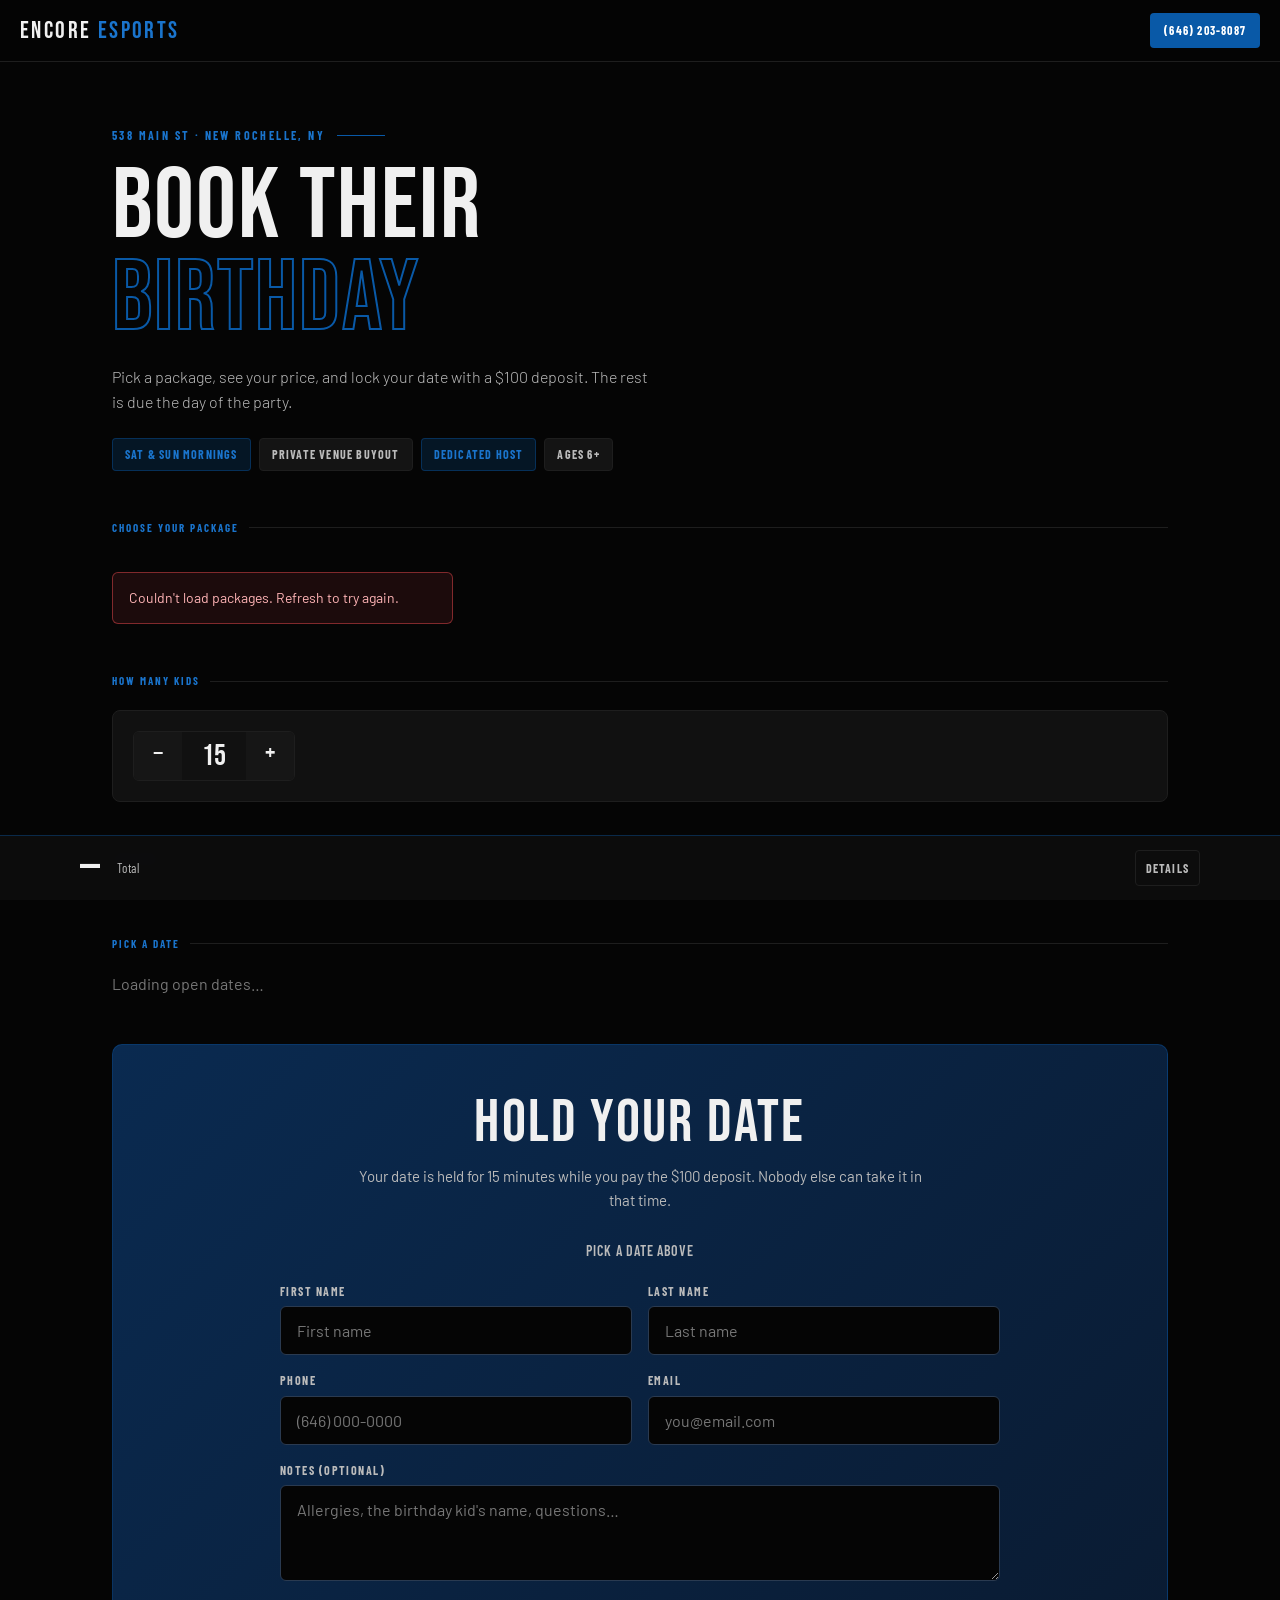
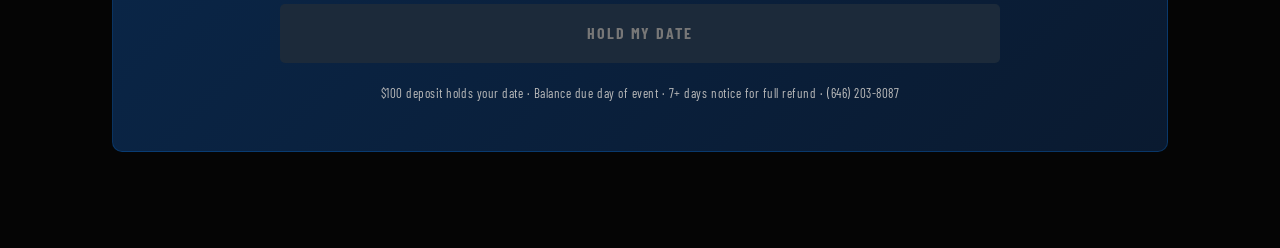
==== frontend/index.html @ 28c32d75 "Booking page: typeable kids and pack quantities The kids count and the Pizza and Drinks pack quantit" ====
<!doctype html>
<html lang="en">
<head>
  <meta charset="utf-8">
  <meta name="viewport" content="width=device-width, initial-scale=1, viewport-fit=cover">
  <meta name="theme-color" content="#050505">
  <title>Book a Party · Encore Esports</title>
  <link rel="preconnect" href="https://fonts.googleapis.com">
  <link rel="preconnect" href="https://fonts.gstatic.com" crossorigin>
  <link href="https://fonts.googleapis.com/css2?family=Bebas+Neue&family=Barlow+Condensed:wght@400;600;700;800&family=Barlow:wght@300;400;500&display=swap" rel="stylesheet">
  <link rel="icon" href="data:image/svg+xml,%3Csvg xmlns='http://www.w3.org/2000/svg' viewBox='0 0 32 32'%3E%3Crect width='32' height='32' rx='6' fill='%23050505'/%3E%3Ctext x='16' y='24' font-size='22' text-anchor='middle' fill='%231a74cc' font-family='Arial' font-weight='bold'%3EE%3C/text%3E%3C/svg%3E">
  <link rel="stylesheet" href="css/encore.css">
</head>
<body class="has-quote-bar">
  <nav class="nav">
    <a class="nav-logo" href="https://encoregaming.us">ENCORE <span>ESPORTS</span></a>
    <a class="nav-cta" href="tel:+16462038087">(646) 203-8087</a>
  </nav>

  <main class="wrap">
    <header class="hero">
      <p class="hero-eyebrow">538 Main St · New Rochelle, NY</p>
      <h1 class="hero-title"><span class="line1">Book their</span><span class="line2">birthday</span></h1>
      <p class="hero-sub">Pick a package, see your price, and lock your date with a $100 deposit. The rest is due the day of the party.</p>
      <div class="badges">
        <span class="badge badge-blue">Sat &amp; Sun mornings</span>
        <span class="badge badge-white">Private venue buyout</span>
        <span class="badge badge-blue">Dedicated host</span>
        <span class="badge badge-white">Ages 6+</span>
      </div>
    </header>

    <div id="builder">
    <section aria-labelledby="pkg-label">
      <div class="section-label" id="pkg-label">Choose your package</div>
      <div class="pkg-grid" id="packages" role="radiogroup" aria-labelledby="pkg-label"></div>
    </section>

    <section aria-labelledby="kids-label">
      <div class="section-label" id="kids-label">How many kids</div>
      <div class="kids-row">
        <div class="stepper" role="group" aria-label="Number of kids">
          <button type="button" id="kids-minus" aria-label="One fewer kid">−</button>
          <input id="kids-count" type="text" inputmode="numeric" pattern="[0-9]*" enterkeyhint="done" autocomplete="off" maxlength="2" aria-label="Number of kids" value="15">
          <button type="button" id="kids-plus" aria-label="One more kid">+</button>
        </div>
        <p class="kids-note" id="kids-note"></p>
      </div>
    </section>

    <section aria-labelledby="addons-label">
      <div class="section-label" id="addons-label">Add-ons</div>
      <div class="addon-grid" id="addons"></div>
    </section>

    <section aria-labelledby="date-label">
      <div class="section-label" id="date-label">Pick a date</div>
      <div id="slot-notice" class="slot-notice" aria-live="polite"></div>
      <div id="slots" class="weekends"><p class="muted">Loading open dates…</p></div>
    </section>
    </div>

    <section class="book-panel" id="details-panel" aria-labelledby="book-title">
      <h2 class="book-title" id="book-title">Hold your date</h2>
      <p class="book-sub">Your date is held for 15 minutes while you pay the $100 deposit. Nobody else can take it in that time.</p>
      <p class="summary-line" id="summary-line">Pick a date above</p>
      <form id="hold-form" class="form-grid" novalidate>
        <div class="field"><label for="first_name">First name</label><input id="first_name" name="first_name" autocomplete="given-name" placeholder="First name" required maxlength="60"></div>
        <div class="field"><label for="last_name">Last name</label><input id="last_name" name="last_name" autocomplete="family-name" placeholder="Last name" required maxlength="60"></div>
        <div class="field"><label for="phone">Phone</label><input id="phone" name="phone" type="tel" inputmode="tel" autocomplete="tel" placeholder="(646) 000-0000" required></div>
        <div class="field"><label for="email">Email</label><input id="email" name="email" type="email" inputmode="email" autocomplete="email" placeholder="you@email.com" required></div>
        <div class="field full"><label for="notes">Notes (optional)</label><textarea id="notes" name="notes" maxlength="1000" placeholder="Allergies, the birthday kid's name, questions…"></textarea></div>
        <div class="field full">
          <button class="btn btn-primary btn-block" id="hold-button" type="submit" disabled>Hold my date</button>
          <div id="form-error" role="alert"></div>
        </div>
      </form>
      <p class="fine">$100 deposit holds your date · Balance due day of event · 7+ days notice for full refund · (646) 203-8087</p>
    </section>

    <section class="book-panel hold-panel" id="hold-panel" hidden aria-live="polite">
      <p class="hold-caption">Your date is held for</p>
      <p class="countdown" id="countdown">15:00</p>
      <p class="summary-line" id="hold-summary"></p>
      <a class="btn btn-primary btn-block" id="pay-button" href="#">Pay $100 deposit</a>
      <p class="fine">Secure checkout by Square. You'll come right back here for your confirmation.</p>
      <p class="fine">Changed your mind? Do nothing: the hold releases itself when the timer runs out.</p>
    </section>
  </main>

  <div class="quote-bar" id="quote-bar">
    <div class="quote-inner">
      <div class="quote-main">
        <div class="quote-total" id="quote-total">—</div>
        <div class="quote-split" id="quote-split">Total</div>
        <button class="quote-toggle" id="quote-toggle" type="button" aria-expanded="false" aria-controls="quote-lines">Details</button>
      </div>
      <ul class="quote-lines" id="quote-lines" hidden></ul>
    </div>
  </div>

  <script src="js/config.js"></script>
  <script src="js/api.js"></script>
  <script src="js/book.js"></script>
</body>
</html>
---- frontend/css/encore.css ----
/* Tokens extracted from encoregaming.us (inline stylesheet), 2026-09-30. */
:root {
  --blue: #0959a7;
  --blue-light: #1a74cc;
  --blue-dim: #0a2a50;
  --blue-glow: rgba(9, 89, 167, 0.35);
  --black: #050505;
  --dark: #0d0d0d;
  --card: #111111;
  --card2: #161616;
  --border: #1e1e1e;
  --border-blue: rgba(9, 89, 167, 0.4);
  --white: #f0f0f0;
  --gray: #777777;
  --gray-light: #bbbbbb;
  --danger: #e5484d;
  --ok: #3fb950;
  --warn: #f59e0b;
  --display: 'Bebas Neue', 'Oswald', 'Arial Narrow', sans-serif;
  --condensed: 'Barlow Condensed', 'Arial Narrow', sans-serif;
  --body: 'Barlow', system-ui, -apple-system, 'Segoe UI', sans-serif;
  color-scheme: dark;
}

* { box-sizing: border-box; margin: 0; padding: 0; }
html { -webkit-text-size-adjust: 100%; }
body {
  background: var(--black);
  color: var(--white);
  font-family: var(--body);
  font-size: 16px;
  line-height: 1.55;
  overflow-x: hidden;
  min-height: 100vh;
}
body.has-quote-bar { padding-bottom: calc(96px + env(safe-area-inset-bottom, 0px)); }
[hidden] { display: none !important; }
a { color: var(--blue-light); }
button { font: inherit; color: inherit; cursor: pointer; }
button:disabled { cursor: not-allowed; }
:focus-visible { outline: 2px solid var(--blue-light); outline-offset: 2px; }

/* Nav */
.nav {
  position: sticky;
  top: 0;
  z-index: 20;
  display: flex;
  align-items: center;
  gap: 1rem;
  padding: calc(0.75rem + env(safe-area-inset-top, 0px)) 1.25rem 0.75rem;
  background: rgba(5, 5, 5, 0.96);
  border-bottom: 1px solid var(--border);
  backdrop-filter: blur(8px);
}
.nav-logo {
  font-family: var(--display);
  font-size: 24px;
  letter-spacing: 0.1em;
  color: var(--white);
  text-decoration: none;
  white-space: nowrap;
}
.nav-logo span { color: var(--blue-light); }
.nav-cta {
  margin-left: auto;
  font-family: var(--condensed);
  font-size: 12px;
  font-weight: 700;
  letter-spacing: 0.1em;
  text-transform: uppercase;
  background: var(--blue);
  color: #fff;
  padding: 8px 14px;
  border-radius: 4px;
  text-decoration: none;
  white-space: nowrap;
}
.nav-cta:hover { background: var(--blue-light); }

/* Layout */
.wrap { max-width: 1120px; margin: 0 auto; padding: 0 1.25rem; }
section { margin-top: 3rem; }
.section-label {
  font-family: var(--condensed);
  font-size: 11px;
  font-weight: 700;
  letter-spacing: 0.18em;
  text-transform: uppercase;
  color: var(--blue-light);
  display: flex;
  align-items: center;
  gap: 10px;
  margin-bottom: 1.25rem;
}
.section-label::after { content: ''; flex: 1; height: 1px; background: var(--border); }
.muted { color: var(--gray); }
.small { font-size: 13px; }

/* Hero */
.hero { padding-top: 2.5rem; }
.hero-eyebrow {
  font-family: var(--condensed);
  font-size: 12px;
  font-weight: 700;
  letter-spacing: 0.2em;
  text-transform: uppercase;
  color: var(--blue-light);
  display: flex;
  align-items: center;
  gap: 12px;
  margin-bottom: 1rem;
}
.hero-eyebrow::after { content: ''; width: 48px; height: 1px; background: var(--blue); }
.hero-title {
  font-family: var(--display);
  font-weight: 400;
  font-size: clamp(56px, 16vw, 100px);
  line-height: 0.92;
  letter-spacing: 0.02em;
  text-transform: uppercase;
  margin-bottom: 1.25rem;
}
.hero-title .line1 { color: var(--white); display: block; }
.hero-title .line2 { color: transparent; -webkit-text-stroke: 2px var(--blue); display: block; }
.hero-sub { font-size: 16px; font-weight: 300; color: var(--gray-light); max-width: 34rem; }
.badges { display: flex; flex-wrap: wrap; gap: 8px; margin-top: 1.5rem; }
.badge {
  font-family: var(--condensed);
  font-size: 12px;
  font-weight: 700;
  letter-spacing: 0.1em;
  text-transform: uppercase;
  padding: 6px 12px;
  border-radius: 4px;
}
.badge-blue { background: rgba(9, 89, 167, 0.2); color: var(--blue-light); border: 1px solid var(--border-blue); }
.badge-white { background: rgba(255, 255, 255, 0.06); color: var(--gray-light); border: 1px solid var(--border); }

/* Packages */
.pkg-grid { display: grid; grid-template-columns: 1fr; gap: 1rem; }
.pkg-card {
  position: relative;
  display: block;
  text-align: left;
  width: 100%;
  background: var(--card);
  border: 1px solid var(--border);
  border-radius: 8px;
  padding: 1.5rem 1.25rem 1.25rem;
  transition: border-color 0.2s, box-shadow 0.2s;
}
.pkg-card:hover { border-color: var(--border-blue); }
.pkg-card[aria-checked="true"] { border-color: var(--blue); box-shadow: 0 0 0 1px var(--blue), 0 0 32px var(--blue-glow); }
.pkg-card .popular {
  position: absolute;
  top: -10px;
  left: 1.25rem;
  font-family: var(--condensed);
  font-size: 11px;
  font-weight: 800;
  letter-spacing: 0.12em;
  text-transform: uppercase;
  background: var(--blue);
  color: #fff;
  padding: 3px 10px;
  border-radius: 3px;
}
.pkg-name { font-family: var(--display); font-size: 32px; letter-spacing: 0.06em; line-height: 1; }
.pkg-meta {
  font-family: var(--condensed);
  font-size: 13px;
  font-weight: 600;
  letter-spacing: 0.08em;
  text-transform: uppercase;
  color: var(--gray-light);
  margin-top: 4px;
}
.pkg-price-row { display: flex; align-items: baseline; gap: 4px; margin: 0.75rem 0 0.25rem; }
.pkg-price-row .cur { font-family: var(--display); font-size: 22px; color: var(--gray-light); }
.pkg-price { font-family: var(--display); font-size: 52px; letter-spacing: 0.02em; line-height: 1; }
.pkg-extra { font-family: var(--condensed); font-size: 13px; color: var(--gray); letter-spacing: 0.04em; }
.pkg-extra b { color: var(--blue-light); font-weight: 600; }
.pkg-features { list-style: none; margin-top: 1rem; padding-top: 1rem; border-top: 1px solid var(--border); display: grid; gap: 6px; }
.pkg-features li { display: flex; gap: 10px; font-size: 14px; color: var(--gray-light); }
.pkg-features li::before {
  content: '✓';
  flex: none;
  width: 18px;
  height: 18px;
  border-radius: 50%;
  border: 1px solid var(--border-blue);
  color: var(--blue-light);
  font-size: 10px;
  display: grid;
  place-items: center;
  margin-top: 2px;
}
.pkg-select {
  display: block;
  margin-top: 1.25rem;
  text-align: center;
  font-family: var(--condensed);
  font-size: 14px;
  font-weight: 700;
  letter-spacing: 0.12em;
  text-transform: uppercase;
  padding: 12px;
  border-radius: 5px;
  border: 1px solid var(--border);
  color: var(--gray-light);
}
.pkg-card[aria-checked="true"] .pkg-select { background: var(--blue); border-color: var(--blue); color: #fff; }

/* Kids stepper */
.kids-row {
  display: flex;
  flex-wrap: wrap;
  align-items: center;
  gap: 1rem 1.5rem;
  background: var(--card);
  border: 1px solid var(--border);
  border-radius: 8px;
  padding: 1.25rem;
}
.stepper { display: inline-flex; align-items: center; border: 1px solid var(--border); border-radius: 6px; overflow: hidden; }
.stepper button {
  width: 48px;
  height: 48px;
  background: var(--card2);
  border: 0;
  font-family: var(--display);
  font-size: 26px;
  color: var(--white);
}
.stepper button:hover:not(:disabled) { background: var(--blue-dim); }
.stepper button:disabled { color: var(--gray); }
.stepper output, .stepper input {
  width: 64px;
  text-align: center;
  font-family: var(--display);
  font-size: 30px;
  background: transparent;
  border: 0;
  color: var(--white);
}
.stepper.small button { width: 36px; height: 36px; font-size: 20px; }
.stepper.small output, .stepper.small input { width: 40px; font-size: 22px; }
.stepper input { padding: 0; line-height: 48px; border-radius: 0; -webkit-appearance: none; appearance: none; }
.stepper input:focus { outline: none; background: var(--blue-dim); }
.stepper.small input { line-height: 36px; }
.kids-note { font-size: 14px; color: var(--gray-light); }
.kids-note b { color: var(--blue-light); font-weight: 500; }

/* Add-ons */
.addon-grid { display: grid; grid-template-columns: 1fr; gap: 0.75rem; }
.addon {
  display: flex;
  align-items: center;
  gap: 1rem;
  background: var(--card);
  border: 1px solid var(--border);
  border-radius: 8px;
  padding: 1rem;
  text-align: left;
  width: 100%;
  transition: border-color 0.2s;
}
.addon.on { border-color: var(--blue); background: linear-gradient(135deg, rgba(10, 42, 80, 0.45), var(--card)); }
.addon.disabled { opacity: 0.45; }
.addon-icon {
  flex: none;
  width: 44px;
  height: 44px;
  border-radius: 8px;
  display: grid;
  place-items: center;
  font-size: 22px;
  background: var(--dark);
  border: 1px solid var(--border-blue);
}
.addon-body { flex: 1; min-width: 0; }
.addon-name { font-family: var(--condensed); font-size: 18px; font-weight: 700; letter-spacing: 0.02em; line-height: 1.2; }
.addon-desc { font-size: 13px; color: var(--gray); margin-top: 2px; }
.addon-side { flex: none; display: flex; flex-direction: column; align-items: flex-end; gap: 6px; }
.addon-price { font-family: var(--display); font-size: 22px; color: var(--blue-light); letter-spacing: 0.04em; line-height: 1; }
.addon-included {
  font-family: var(--condensed);
  font-size: 12px;
  font-weight: 700;
  letter-spacing: 0.12em;
  text-transform: uppercase;
  color: var(--ok);
}
.toggle {
  width: 44px;
  height: 26px;
  border-radius: 13px;
  background: var(--card2);
  border: 1px solid var(--border);
  position: relative;
  flex: none;
}
.toggle::after {
  content: '';
  position: absolute;
  top: 3px;
  left: 3px;
  width: 18px;
  height: 18px;
  border-radius: 50%;
  background: var(--gray);
  transition: transform 0.15s, background 0.15s;
}
.addon.on .toggle { background: var(--blue); border-color: var(--blue); }
.addon.on .toggle::after { transform: translateX(18px); background: #fff; }

/* Slots */
.weekend { display: grid; grid-template-columns: 1fr 1fr; gap: 0.75rem; margin-bottom: 0.75rem; }
.slot {
  background: var(--card);
  border: 1px solid var(--border);
  border-radius: 8px;
  padding: 0.9rem 1rem;
  text-align: left;
  min-height: 86px;
  transition: border-color 0.2s;
}
.slot .day { font-family: var(--display); font-size: 24px; letter-spacing: 0.04em; line-height: 1; }
.slot .time { font-size: 13px; color: var(--gray-light); margin-top: 2px; }
.slot .state {
  display: inline-block;
  margin-top: 8px;
  font-family: var(--condensed);
  font-size: 11px;
  font-weight: 700;
  letter-spacing: 0.14em;
  text-transform: uppercase;
}
.slot.open .state { color: var(--ok); }
.slot.open:hover { border-color: var(--border-blue); }
.slot.held .state, .slot.booked .state { color: var(--warn); }
.slot.blocked .state, .slot.past .state { color: var(--gray); }
.slot.held, .slot.booked, .slot.blocked, .slot.past { background: var(--dark); }
.slot.held .day, .slot.booked .day, .slot.blocked .day, .slot.past .day { color: var(--gray); }
.slot.selected { border-color: var(--blue); box-shadow: 0 0 0 1px var(--blue), 0 0 24px var(--blue-glow); }
.slot.selected .state { color: var(--blue-light); }
.slot-placeholder { visibility: hidden; }

/* Notices */
.notice {
  margin-top: 1rem;
  padding: 0.9rem 1rem;
  border-radius: 6px;
  border: 1px solid var(--border-blue);
  background: rgba(9, 89, 167, 0.12);
  color: var(--gray-light);
  font-size: 14px;
}
.notice.error { border-color: rgba(229, 72, 77, 0.5); background: rgba(229, 72, 77, 0.1); color: #ffb4b6; }
.slot-notice .notice { margin: 0 0 1rem; }
.notice .alts { display: flex; flex-wrap: wrap; gap: 8px; margin-top: 0.75rem; }
.chip {
  font-family: var(--condensed);
  font-size: 13px;
  font-weight: 700;
  letter-spacing: 0.08em;
  text-transform: uppercase;
  padding: 8px 12px;
  border-radius: 4px;
  border: 1px solid var(--blue);
  background: transparent;
  color: var(--blue-light);
}
.chip:hover { background: var(--blue); color: #fff; }

/* Booking panel (matches the live site's form block) */
.book-panel {
  background: linear-gradient(135deg, var(--blue-dim) 0%, #0a1a30 100%);
  border: 1px solid var(--border-blue);
  border-radius: 10px;
  padding: 2rem 1.25rem;
}
.book-title {
  font-family: var(--display);
  font-weight: 400;
  font-size: clamp(40px, 10vw, 60px);
  letter-spacing: 0.04em;
  line-height: 1;
  text-align: center;
}
.book-sub { text-align: center; color: var(--gray-light); font-size: 15px; margin: 0.75rem auto 1.75rem; max-width: 36rem; }
.form-grid { display: grid; grid-template-columns: 1fr; gap: 1rem; max-width: 720px; margin: 0 auto; }
.field label {
  display: block;
  font-family: var(--condensed);
  font-size: 12px;
  font-weight: 700;
  letter-spacing: 0.12em;
  text-transform: uppercase;
  color: var(--gray-light);
  margin-bottom: 6px;
}
.field input, .field textarea {
  width: 100%;
  background: var(--black);
  border: 1px solid #2a3a50;
  border-radius: 6px;
  padding: 14px 16px;
  color: var(--white);
  font-family: var(--body);
  font-size: 16px;
}
.field input::placeholder, .field textarea::placeholder { color: var(--gray); }
.field input:focus, .field textarea:focus { outline: none; border-color: var(--blue-light); }
.field.full { grid-column: 1 / -1; }
.field textarea { min-height: 96px; resize: vertical; }
.fine {
  font-family: var(--condensed);
  font-size: 13px;
  letter-spacing: 0.04em;
  color: var(--gray-light);
  text-align: center;
  margin-top: 1.25rem;
}
.summary-line {
  max-width: 720px;
  margin: 0 auto 1.25rem;
  font-family: var(--condensed);
  font-size: 14px;
  font-weight: 600;
  letter-spacing: 0.06em;
  text-transform: uppercase;
  color: var(--gray-light);
  text-align: center;
}
.summary-line b { color: var(--white); }

/* Buttons */
.btn {
  display: inline-block;
  font-family: var(--condensed);
  font-size: 16px;
  font-weight: 700;
  letter-spacing: 0.12em;
  text-transform: uppercase;
  padding: 16px 32px;
  border-radius: 5px;
  border: 1px solid transparent;
  text-decoration: none;
  text-align: center;
  transition: background 0.2s, border-color 0.2s;
}
.btn-primary { background: var(--blue); color: #fff; }
.btn-primary:hover:not(:disabled) { background: var(--blue-light); }
.btn-primary:disabled { background: #1c2a3a; color: var(--gray); }
.btn-ghost { background: transparent; color: var(--gray-light); border-color: var(--border); }
.btn-ghost:hover { border-color: var(--blue); color: var(--blue-light); }
.btn-danger { background: transparent; color: #ffb4b6; border-color: rgba(229, 72, 77, 0.5); }
.btn-block { display: block; width: 100%; }
.btn-sm { font-size: 13px; padding: 9px 14px; }

/* Hold panel */
.hold-panel { text-align: center; }
.countdown {
  font-family: var(--display);
  font-size: clamp(72px, 24vw, 120px);
  line-height: 1;
  letter-spacing: 0.04em;
  color: var(--white);
  margin: 0.5rem 0;
  font-variant-numeric: tabular-nums;
}
.countdown.low { color: var(--warn); }
.hold-caption {
  font-family: var(--condensed);
  font-size: 13px;
  font-weight: 700;
  letter-spacing: 0.18em;
  text-transform: uppercase;
  color: var(--blue-light);
}
.hold-panel .btn { margin-top: 1.5rem; }

/* Quote bar */
.quote-bar {
  position: fixed;
  left: 0;
  right: 0;
  bottom: 0;
  z-index: 30;
  background: rgba(13, 13, 13, 0.97);
  border-top: 1px solid var(--border-blue);
  padding: 0.75rem 1.25rem calc(0.75rem + env(safe-area-inset-bottom, 0px));
  backdrop-filter: blur(8px);
}
.quote-inner { max-width: 1120px; margin: 0 auto; }
.quote-main { display: flex; align-items: center; gap: 1rem; }
.quote-total { font-family: var(--display); font-size: 40px; line-height: 1; letter-spacing: 0.02em; }
.quote-total.stale { color: var(--gray); }
.quote-split { font-family: var(--condensed); font-size: 13px; letter-spacing: 0.04em; color: var(--gray-light); line-height: 1.3; }
.quote-split b { color: var(--blue-light); font-weight: 700; }
.quote-toggle {
  margin-left: auto;
  background: none;
  border: 1px solid var(--border);
  border-radius: 4px;
  padding: 8px 10px;
  font-family: var(--condensed);
  font-size: 12px;
  font-weight: 700;
  letter-spacing: 0.1em;
  text-transform: uppercase;
  color: var(--gray-light);
}
.quote-lines { list-style: none; margin-top: 0.75rem; border-top: 1px solid var(--border); padding-top: 0.5rem; max-height: 40vh; overflow-y: auto; }
.quote-lines li { display: flex; justify-content: space-between; gap: 1rem; font-size: 14px; padding: 4px 0; color: var(--gray-light); }
.quote-lines li .inc { color: var(--ok); font-family: var(--condensed); font-weight: 700; letter-spacing: 0.1em; text-transform: uppercase; font-size: 12px; }
.quote-error { color: #ffb4b6; font-size: 13px; }

/* Confirmation */
.confirm { max-width: 640px; margin: 0 auto; padding: 3rem 0 4rem; text-align: center; }
.confirm .hero-title { font-size: clamp(52px, 15vw, 88px); }
.code-box {
  display: inline-block;
  margin: 1rem 0 0.5rem;
  font-family: var(--display);
  font-size: 40px;
  letter-spacing: 0.16em;
  padding: 0.4rem 1.25rem;
  border: 1px dashed var(--blue);
  border-radius: 6px;
}
.details {
  text-align: left;
  background: var(--card);
  border: 1px solid var(--border);
  border-radius: 8px;
  padding: 1.25rem;
  margin-top: 1.5rem;
}
.details dl { display: grid; grid-template-columns: auto 1fr; gap: 0.5rem 1rem; }
.details dt {
  font-family: var(--condensed);
  font-size: 12px;
  font-weight: 700;
  letter-spacing: 0.12em;
  text-transform: uppercase;
  color: var(--gray);
  padding-top: 3px;
}
.details dd { text-align: right; }
.details .balance dd { font-family: var(--display); font-size: 28px; color: var(--blue-light); line-height: 1; }
.spinner {
  width: 44px;
  height: 44px;
  margin: 1.5rem auto;
  border-radius: 50%;
  border: 3px solid var(--border);
  border-top-color: var(--blue-light);
  animation: spin 0.9s linear infinite;
}
@keyframes spin { to { transform: rotate(360deg); } }
@media (prefers-reduced-motion: reduce) { .spinner { animation-duration: 3s; } }

/* Admin */
.tabs { display: flex; gap: 4px; overflow-x: auto; border-bottom: 1px solid var(--border); margin-top: 1.5rem; }
.tab {
  background: none;
  border: 0;
  border-bottom: 2px solid transparent;
  padding: 0.75rem 1rem;
  font-family: var(--condensed);
  font-size: 13px;
  font-weight: 700;
  letter-spacing: 0.1em;
  text-transform: uppercase;
  color: var(--gray);
  white-space: nowrap;
}
.tab[aria-selected="true"] { color: var(--white); border-bottom-color: var(--blue); }
.tab .count { color: var(--warn); margin-left: 4px; }
.cards { display: grid; gap: 0.75rem; margin-top: 1rem; }
.card { background: var(--card); border: 1px solid var(--border); border-radius: 8px; padding: 1rem 1.1rem; }
.card.flagged { border-color: rgba(245, 158, 11, 0.5); }
.card.failed { border-color: rgba(229, 72, 77, 0.5); }
.card.cancelled { opacity: 0.55; }
.card-head { display: flex; justify-content: space-between; gap: 1rem; align-items: baseline; flex-wrap: wrap; }
.card-title { font-family: var(--display); font-size: 26px; letter-spacing: 0.04em; line-height: 1.1; }
.card-meta { font-size: 14px; color: var(--gray-light); margin-top: 4px; overflow-wrap: anywhere; }
.card-meta b { color: var(--white); font-weight: 500; }
.card-actions { display: flex; flex-wrap: wrap; gap: 8px; margin-top: 0.75rem; align-items: center; }
.pill {
  font-family: var(--condensed);
  font-size: 11px;
  font-weight: 700;
  letter-spacing: 0.12em;
  text-transform: uppercase;
  padding: 3px 8px;
  border-radius: 3px;
  border: 1px solid var(--border);
  color: var(--gray-light);
}
.pill.ok { color: var(--ok); border-color: rgba(63, 185, 80, 0.4); }
.pill.warn { color: var(--warn); border-color: rgba(245, 158, 11, 0.4); }
.pill.bad { color: #ffb4b6; border-color: rgba(229, 72, 77, 0.5); }
.body-text { font-size: 13px; color: var(--gray); margin-top: 6px; white-space: pre-wrap; overflow-wrap: anywhere; }
.login { max-width: 380px; margin: 4rem auto; }

@media (min-width: 720px) {
  .wrap { padding: 0 2rem; }
  .form-grid { grid-template-columns: 1fr 1fr; }
  .addon-grid { grid-template-columns: 1fr 1fr; }
  .book-panel { padding: 3rem 2.5rem; }
  .weekends { display: grid; grid-template-columns: 1fr 1fr; column-gap: 0.75rem; }
}
@media (min-width: 900px) {
  .pkg-grid { grid-template-columns: repeat(3, 1fr); }
  .hero { padding-top: 4rem; }
}
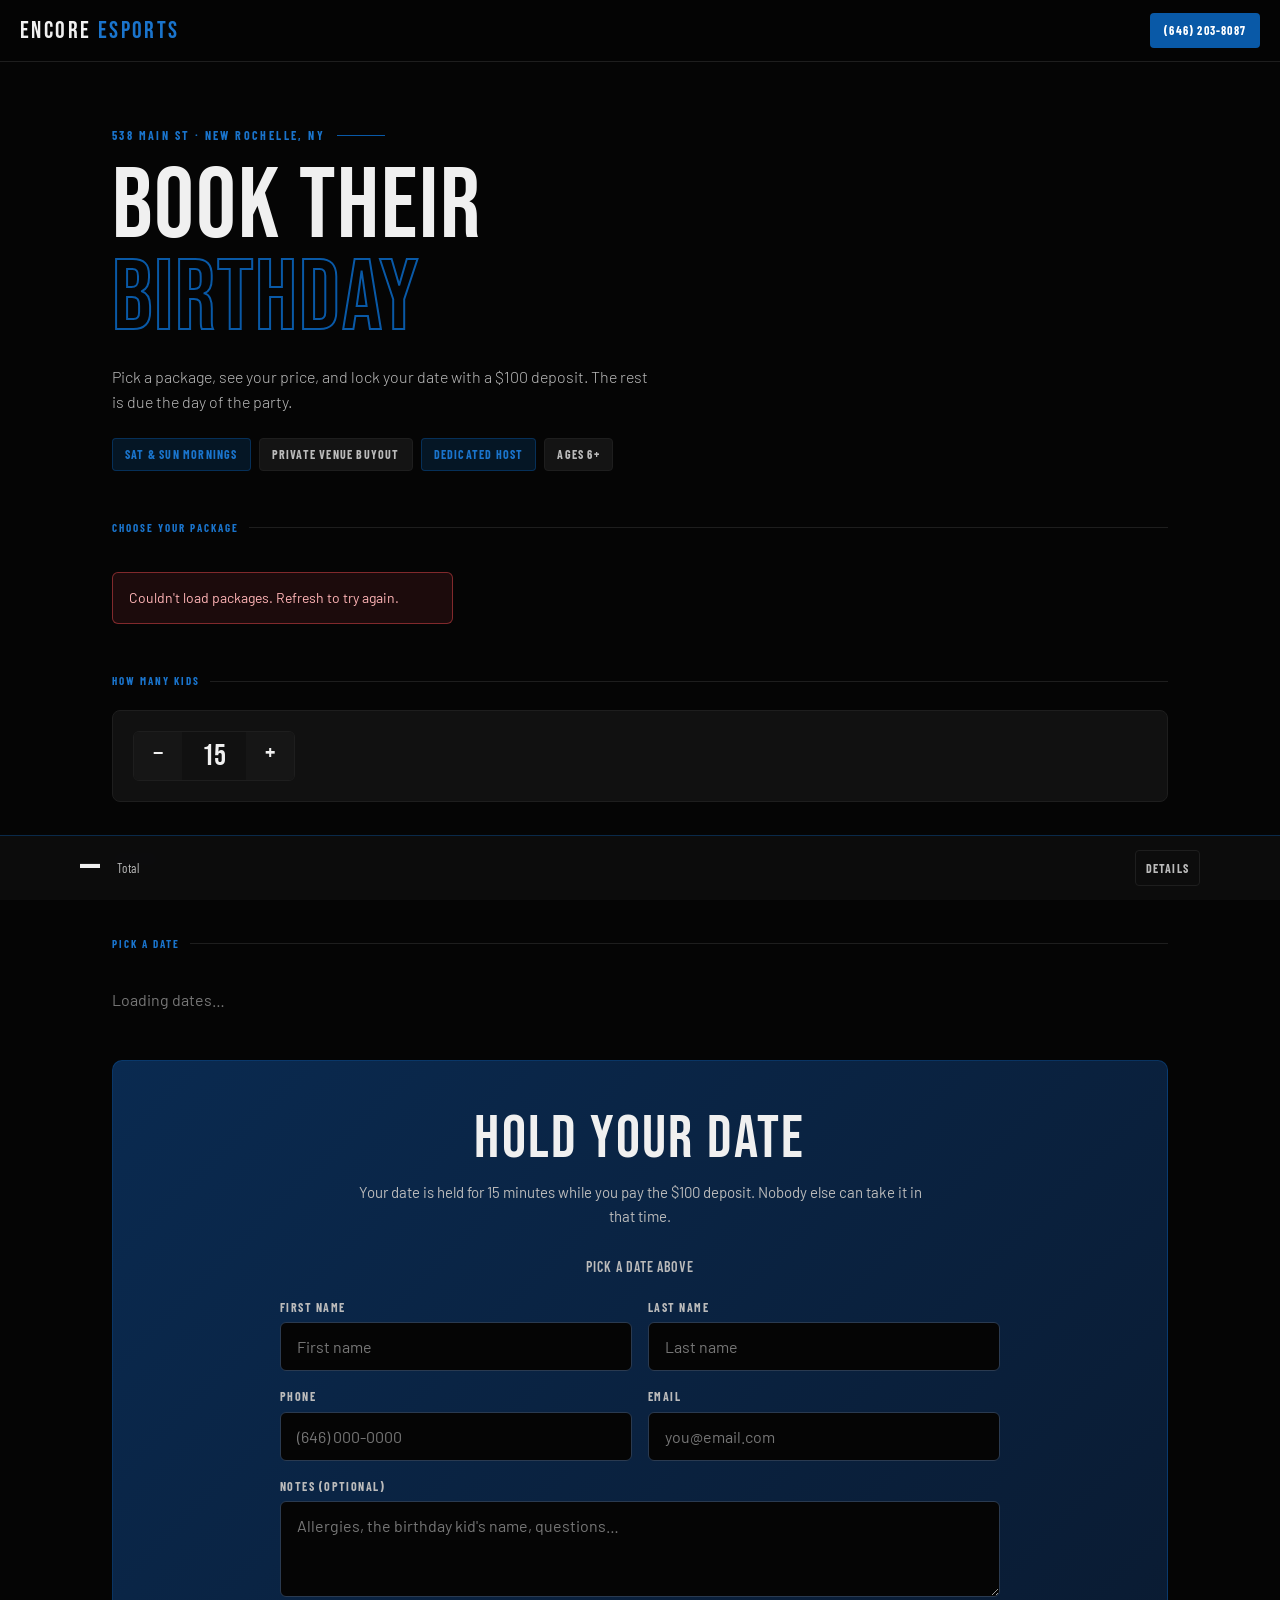
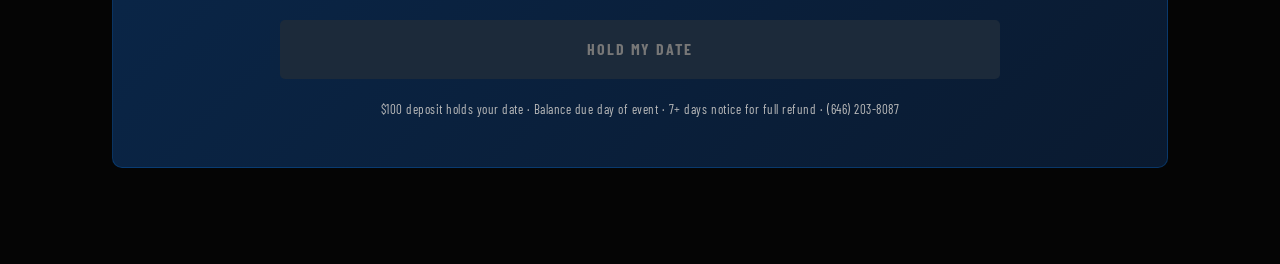
==== commit 3e2c78a8: "Frontend: month calendar with weekday request flow The date grid is now a Monday-first month calenda" ====
--- a/frontend/index.html
+++ b/frontend/index.html
@@ -55,27 +55,47 @@
 
     <section aria-labelledby="date-label">
       <div class="section-label" id="date-label">Pick a date</div>
+      <div class="cal-legend" id="cal-legend"></div>
       <div id="slot-notice" class="slot-notice" aria-live="polite"></div>
-      <div id="slots" class="weekends"><p class="muted">Loading open dates…</p></div>
+      <div id="slots"><p class="muted">Loading dates…</p></div>
     </section>
     </div>
 
     <section class="book-panel" id="details-panel" aria-labelledby="book-title">
       <h2 class="book-title" id="book-title">Hold your date</h2>
-      <p class="book-sub">Your date is held for 15 minutes while you pay the $100 deposit. Nobody else can take it in that time.</p>
+      <p class="book-sub" id="book-sub">Your date is held for 15 minutes while you pay the $100 deposit. Nobody else can take it in that time.</p>
       <p class="summary-line" id="summary-line">Pick a date above</p>
       <form id="hold-form" class="form-grid" novalidate>
         <div class="field"><label for="first_name">First name</label><input id="first_name" name="first_name" autocomplete="given-name" placeholder="First name" required maxlength="60"></div>
         <div class="field"><label for="last_name">Last name</label><input id="last_name" name="last_name" autocomplete="family-name" placeholder="Last name" required maxlength="60"></div>
         <div class="field"><label for="phone">Phone</label><input id="phone" name="phone" type="tel" inputmode="tel" autocomplete="tel" placeholder="(646) 000-0000" required></div>
         <div class="field"><label for="email">Email</label><input id="email" name="email" type="email" inputmode="email" autocomplete="email" placeholder="you@email.com" required></div>
+        <div class="field" id="time-field" hidden><label for="preferred_time">Preferred start time</label>
+          <select id="preferred_time" name="preferred_time">
+            <option value="09:00">9:00 AM</option><option value="10:00">10:00 AM</option>
+            <option value="11:00">11:00 AM</option><option value="12:00">12:00 PM</option>
+            <option value="13:00">1:00 PM</option><option value="14:00">2:00 PM</option>
+            <option value="15:00">3:00 PM</option><option value="16:00" selected>4:00 PM</option>
+            <option value="17:00">5:00 PM</option><option value="18:00">6:00 PM</option>
+            <option value="19:00">7:00 PM</option><option value="20:00">8:00 PM</option>
+          </select>
+        </div>
         <div class="field full"><label for="notes">Notes (optional)</label><textarea id="notes" name="notes" maxlength="1000" placeholder="Allergies, the birthday kid's name, questions…"></textarea></div>
         <div class="field full">
           <button class="btn btn-primary btn-block" id="hold-button" type="submit" disabled>Hold my date</button>
           <div id="form-error" role="alert"></div>
         </div>
       </form>
-      <p class="fine">$100 deposit holds your date · Balance due day of event · 7+ days notice for full refund · (646) 203-8087</p>
+      <p class="fine" id="fine-hold">$100 deposit holds your date · Balance due day of event · 7+ days notice for full refund · (646) 203-8087</p>
+      <p class="fine" id="fine-request" hidden>No payment to send a request · Nothing is booked until we confirm with you · (646) 203-8087</p>
+    </section>
+
+    <section class="book-panel hold-panel" id="request-done" hidden aria-live="polite">
+      <p class="hold-caption">Request sent</p>
+      <h2 class="book-title">We'll text you</h2>
+      <p class="summary-line" id="request-summary"></p>
+      <p class="book-sub">No payment now, and nothing is booked yet. We'll text you back to confirm the date and time. Questions: (646) 203-8087.</p>
+      <a class="btn btn-ghost" href="index.html">Back to the calendar</a>
     </section>
 
     <section class="book-panel hold-panel" id="hold-panel" hidden aria-live="polite">
--- a/frontend/css/encore.css
+++ b/frontend/css/encore.css
@@ -315,37 +315,72 @@
 .addon.on .toggle { background: var(--blue); border-color: var(--blue); }
 .addon.on .toggle::after { transform: translateX(18px); background: #fff; }
 
-/* Slots */
-.weekend { display: grid; grid-template-columns: 1fr 1fr; gap: 0.75rem; margin-bottom: 0.75rem; }
-.slot {
+/* Calendar */
+.cal-legend {
+  display: flex;
+  flex-wrap: wrap;
+  gap: 8px 16px;
+  margin-bottom: 1rem;
+  font-family: var(--condensed);
+  font-size: 12px;
+  font-weight: 600;
+  letter-spacing: 0.06em;
+  text-transform: uppercase;
+  color: var(--gray-light);
+}
+.cal-legend .dot { display: inline-block; width: 8px; height: 8px; border-radius: 50%; margin-right: 6px; }
+.cal-month { margin-bottom: 1.5rem; }
+.cal-month-label {
+  font-family: var(--condensed);
+  font-size: 12px;
+  font-weight: 700;
+  letter-spacing: 0.16em;
+  text-transform: uppercase;
+  color: var(--gray-light);
+  margin-bottom: 8px;
+}
+.cal-head, .cal-grid { display: grid; grid-template-columns: repeat(7, 1fr); gap: 6px; }
+.cal-head {
+  font-family: var(--condensed);
+  font-size: 10px;
+  font-weight: 700;
+  letter-spacing: 0.1em;
+  text-transform: uppercase;
+  color: var(--gray);
+  text-align: center;
+  margin-bottom: 6px;
+}
+.cal-grid { margin-bottom: 6px; }
+.cal-day {
+  min-height: 52px;
+  border: 1px solid var(--border);
+  border-radius: 6px;
   background: var(--card);
-  border: 1px solid var(--border);
-  border-radius: 8px;
-  padding: 0.9rem 1rem;
-  text-align: left;
-  min-height: 86px;
-  transition: border-color 0.2s;
-}
-.slot .day { font-family: var(--display); font-size: 24px; letter-spacing: 0.04em; line-height: 1; }
-.slot .time { font-size: 13px; color: var(--gray-light); margin-top: 2px; }
-.slot .state {
-  display: inline-block;
-  margin-top: 8px;
-  font-family: var(--condensed);
-  font-size: 11px;
-  font-weight: 700;
-  letter-spacing: 0.14em;
-  text-transform: uppercase;
-}
-.slot.open .state { color: var(--ok); }
-.slot.open:hover { border-color: var(--border-blue); }
-.slot.held .state, .slot.booked .state { color: var(--warn); }
-.slot.blocked .state, .slot.past .state { color: var(--gray); }
-.slot.held, .slot.booked, .slot.blocked, .slot.past { background: var(--dark); }
-.slot.held .day, .slot.booked .day, .slot.blocked .day, .slot.past .day { color: var(--gray); }
-.slot.selected { border-color: var(--blue); box-shadow: 0 0 0 1px var(--blue), 0 0 24px var(--blue-glow); }
-.slot.selected .state { color: var(--blue-light); }
-.slot-placeholder { visibility: hidden; }
+  color: var(--white);
+  font-family: var(--condensed);
+  font-size: 17px;
+  font-weight: 600;
+  display: flex;
+  flex-direction: column;
+  align-items: center;
+  justify-content: center;
+  gap: 3px;
+  padding: 6px 0;
+  transition: border-color 0.15s, background 0.15s;
+}
+.cal-day .dot { width: 6px; height: 6px; border-radius: 50%; background: var(--gray); }
+.dot.open { background: var(--ok); }
+.dot.held, .dot.booked { background: var(--warn); }
+.dot.blocked, .dot.past { background: #3a3a3a; }
+.dot.request { background: var(--blue-light); }
+.cal-day.open { border-color: var(--border-blue); }
+.cal-day.open:hover { border-color: var(--blue); }
+.cal-day.request { border-style: dashed; color: var(--gray-light); }
+.cal-day.request:hover { border-color: var(--blue); }
+.cal-day.held, .cal-day.booked, .cal-day.blocked, .cal-day.past { background: var(--dark); color: var(--gray); }
+.cal-day.selected { background: var(--blue); border-color: var(--blue); border-style: solid; color: #fff; box-shadow: 0 0 20px var(--blue-glow); }
+.cal-day.selected .dot { background: #fff; }
+.cal-pad { visibility: hidden; }
 
 /* Notices */
 .notice {
@@ -401,6 +436,19 @@
   color: var(--gray-light);
   margin-bottom: 6px;
 }
+.field select {
+  width: 100%;
+  background: var(--black);
+  border: 1px solid #2a3a50;
+  border-radius: 6px;
+  padding: 14px 16px;
+  color: var(--white);
+  font-family: var(--body);
+  font-size: 16px;
+  -webkit-appearance: none;
+  appearance: none;
+}
+.field select:focus { outline: none; border-color: var(--blue-light); }
 .field input, .field textarea {
   width: 100%;
   background: var(--black);
@@ -612,7 +660,6 @@
   .form-grid { grid-template-columns: 1fr 1fr; }
   .addon-grid { grid-template-columns: 1fr 1fr; }
   .book-panel { padding: 3rem 2.5rem; }
-  .weekends { display: grid; grid-template-columns: 1fr 1fr; column-gap: 0.75rem; }
 }
 @media (min-width: 900px) {
   .pkg-grid { grid-template-columns: repeat(3, 1fr); }
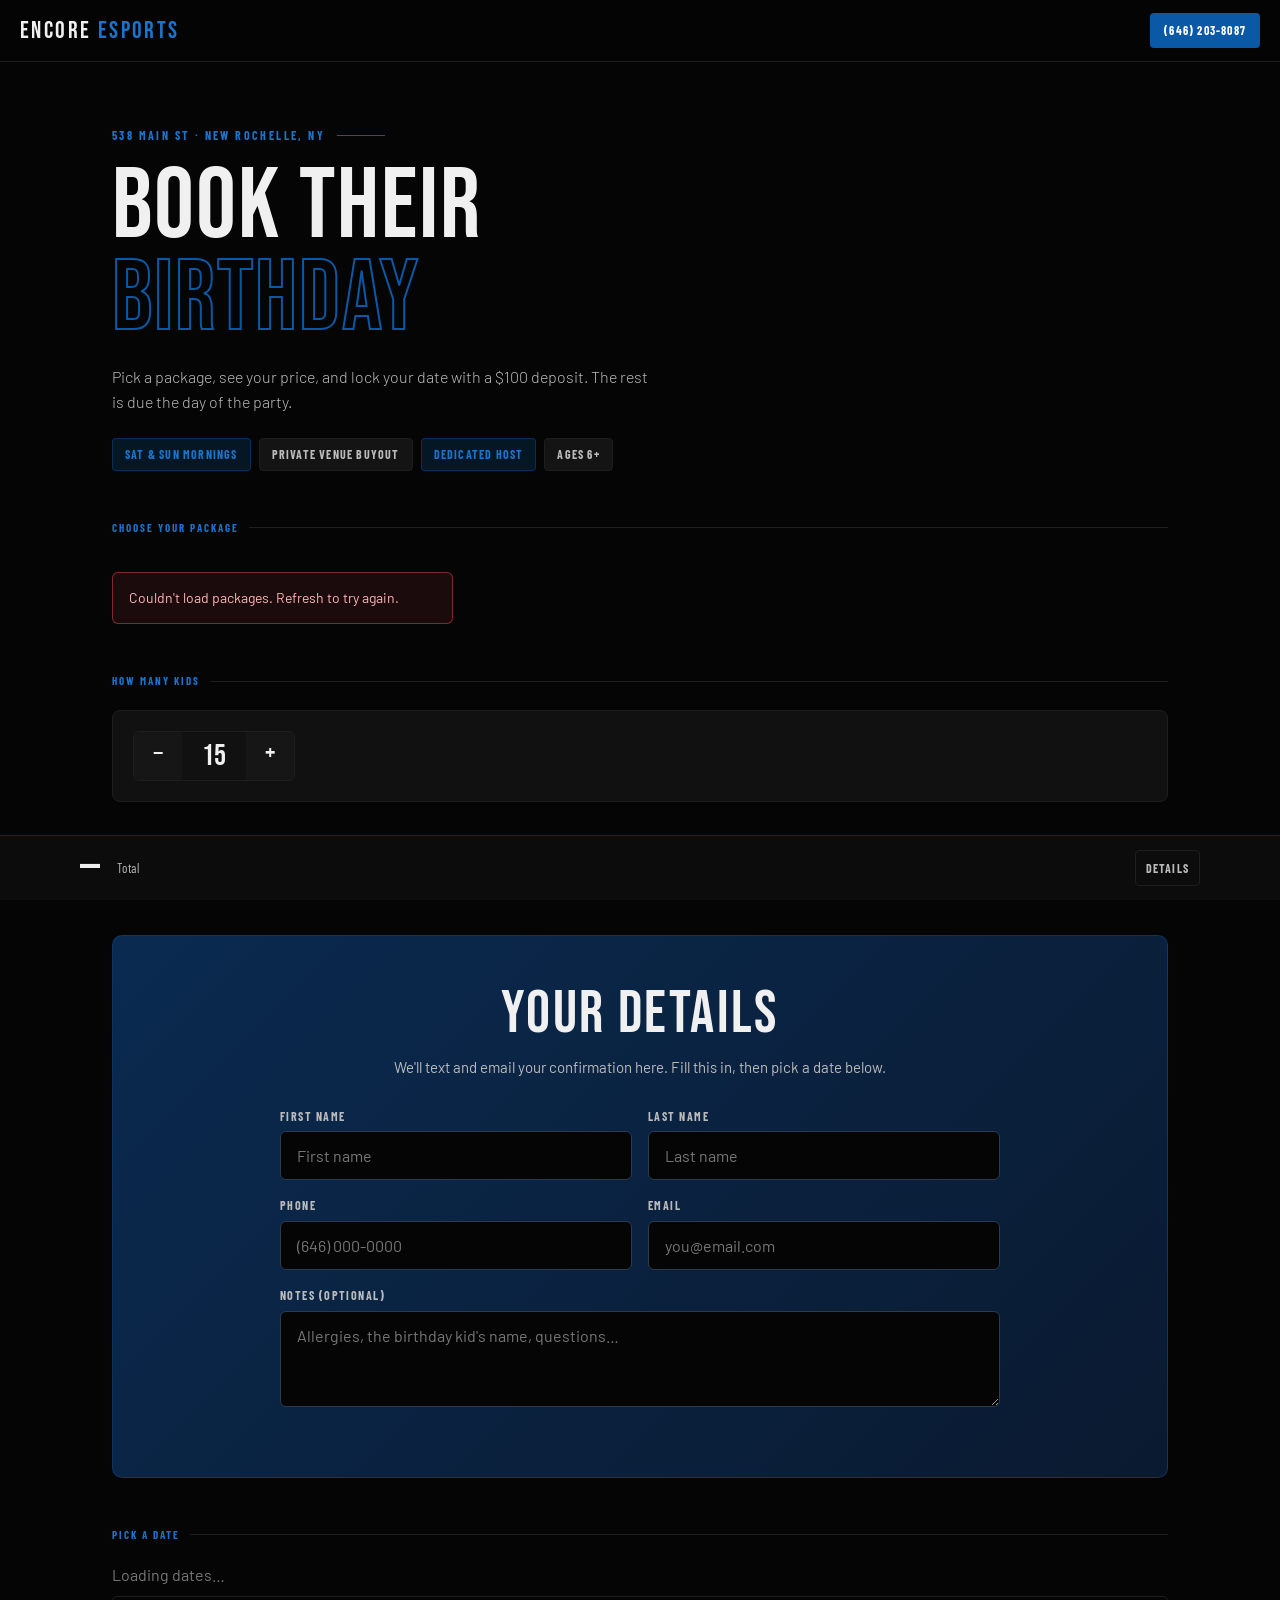
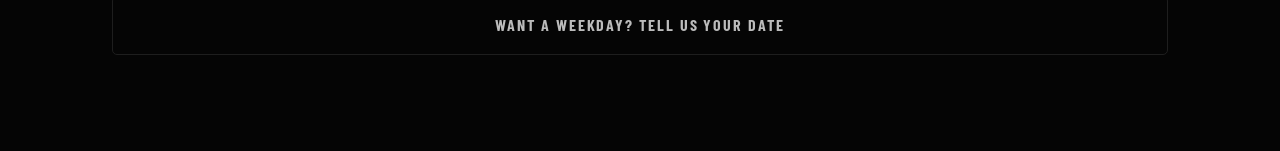
==== commit ce28514e: "Weekend list, confirm sheet, parent confirmation email Weekend-first list with state as words replac" ====
--- a/frontend/index.html
+++ b/frontend/index.html
@@ -53,42 +53,36 @@
       <div class="addon-grid" id="addons"></div>
     </section>
 
-    <section aria-labelledby="date-label">
-      <div class="section-label" id="date-label">Pick a date</div>
-      <div class="cal-legend" id="cal-legend"></div>
-      <div id="slot-notice" class="slot-notice" aria-live="polite"></div>
-      <div id="slots"><p class="muted">Loading dates…</p></div>
-    </section>
-    </div>
-
     <section class="book-panel" id="details-panel" aria-labelledby="book-title">
-      <h2 class="book-title" id="book-title">Hold your date</h2>
-      <p class="book-sub" id="book-sub">Your date is held for 15 minutes while you pay the $100 deposit. Nobody else can take it in that time.</p>
-      <p class="summary-line" id="summary-line">Pick a date above</p>
-      <form id="hold-form" class="form-grid" novalidate>
+      <h2 class="book-title" id="book-title">Your details</h2>
+      <p class="book-sub">We'll text and email your confirmation here. Fill this in, then pick a date below.</p>
+      <form id="details-form" class="form-grid" novalidate>
         <div class="field"><label for="first_name">First name</label><input id="first_name" name="first_name" autocomplete="given-name" placeholder="First name" required maxlength="60"></div>
         <div class="field"><label for="last_name">Last name</label><input id="last_name" name="last_name" autocomplete="family-name" placeholder="Last name" required maxlength="60"></div>
         <div class="field"><label for="phone">Phone</label><input id="phone" name="phone" type="tel" inputmode="tel" autocomplete="tel" placeholder="(646) 000-0000" required></div>
         <div class="field"><label for="email">Email</label><input id="email" name="email" type="email" inputmode="email" autocomplete="email" placeholder="you@email.com" required></div>
-        <div class="field" id="time-field" hidden><label for="preferred_time">Preferred start time</label>
-          <select id="preferred_time" name="preferred_time">
-            <option value="09:00">9:00 AM</option><option value="10:00">10:00 AM</option>
-            <option value="11:00">11:00 AM</option><option value="12:00">12:00 PM</option>
-            <option value="13:00">1:00 PM</option><option value="14:00">2:00 PM</option>
-            <option value="15:00">3:00 PM</option><option value="16:00" selected>4:00 PM</option>
-            <option value="17:00">5:00 PM</option><option value="18:00">6:00 PM</option>
-            <option value="19:00">7:00 PM</option><option value="20:00">8:00 PM</option>
-          </select>
-        </div>
         <div class="field full"><label for="notes">Notes (optional)</label><textarea id="notes" name="notes" maxlength="1000" placeholder="Allergies, the birthday kid's name, questions…"></textarea></div>
-        <div class="field full">
-          <button class="btn btn-primary btn-block" id="hold-button" type="submit" disabled>Hold my date</button>
-          <div id="form-error" role="alert"></div>
-        </div>
+        <div class="field full" id="form-error" role="alert"></div>
       </form>
-      <p class="fine" id="fine-hold">$100 deposit holds your date · Balance due day of event · 7+ days notice for full refund · (646) 203-8087</p>
-      <p class="fine" id="fine-request" hidden>No payment to send a request · Nothing is booked until we confirm with you · (646) 203-8087</p>
     </section>
+
+    <section aria-labelledby="date-label">
+      <div class="section-label" id="date-label">Pick a date</div>
+      <div id="slot-notice" class="slot-notice" aria-live="polite"></div>
+      <div id="slots"><p class="muted">Loading dates…</p></div>
+      <div class="weekday-ask">
+        <button type="button" class="btn btn-ghost btn-block" id="weekday-toggle" aria-expanded="false" aria-controls="weekday-form">Want a weekday? Tell us your date</button>
+        <form id="weekday-form" class="weekday-form" hidden novalidate>
+          <div class="field">
+            <label for="weekday-date">Your date</label>
+            <input id="weekday-date" type="date" required>
+          </div>
+          <button type="submit" class="btn btn-primary">Review request</button>
+          <p class="weekday-error" id="weekday-error" role="alert"></p>
+        </form>
+      </div>
+    </section>
+    </div>
 
     <section class="book-panel hold-panel" id="request-done" hidden aria-live="polite">
       <p class="hold-caption">Request sent</p>
@@ -119,6 +113,29 @@
     </div>
   </div>
 
+  <dialog class="sheet" id="sheet" aria-labelledby="sheet-title">
+    <div class="sheet-body">
+      <p class="hold-caption" id="sheet-eyebrow"></p>
+      <h2 class="sheet-title" id="sheet-title"></h2>
+      <dl class="sheet-rows" id="sheet-rows"></dl>
+      <div class="field" id="sheet-time-field" hidden>
+        <label for="preferred_time">Preferred start time</label>
+        <select id="preferred_time" name="preferred_time">
+          <option value="09:00">9:00 AM</option><option value="10:00">10:00 AM</option>
+          <option value="11:00">11:00 AM</option><option value="12:00">12:00 PM</option>
+          <option value="13:00">1:00 PM</option><option value="14:00">2:00 PM</option>
+          <option value="15:00">3:00 PM</option><option value="16:00" selected>4:00 PM</option>
+          <option value="17:00">5:00 PM</option><option value="18:00">6:00 PM</option>
+          <option value="19:00">7:00 PM</option><option value="20:00">8:00 PM</option>
+        </select>
+      </div>
+      <p class="sheet-note" id="sheet-note"></p>
+      <div id="sheet-error" role="alert"></div>
+      <button type="button" class="btn btn-primary btn-block" id="sheet-confirm">Hold my date</button>
+      <button type="button" class="btn btn-ghost btn-block" id="sheet-dismiss">Not now</button>
+    </div>
+  </dialog>
+
   <script src="js/config.js"></script>
   <script src="js/api.js"></script>
   <script src="js/book.js"></script>
--- a/frontend/css/encore.css
+++ b/frontend/css/encore.css
@@ -315,22 +315,9 @@
 .addon.on .toggle { background: var(--blue); border-color: var(--blue); }
 .addon.on .toggle::after { transform: translateX(18px); background: #fff; }
 
-/* Calendar */
-.cal-legend {
-  display: flex;
-  flex-wrap: wrap;
-  gap: 8px 16px;
-  margin-bottom: 1rem;
-  font-family: var(--condensed);
-  font-size: 12px;
-  font-weight: 600;
-  letter-spacing: 0.06em;
-  text-transform: uppercase;
-  color: var(--gray-light);
-}
-.cal-legend .dot { display: inline-block; width: 8px; height: 8px; border-radius: 50%; margin-right: 6px; }
-.cal-month { margin-bottom: 1.5rem; }
-.cal-month-label {
+/* Weekend list */
+.wk-group { margin-bottom: 1.5rem; }
+.wk-label {
   font-family: var(--condensed);
   font-size: 12px;
   font-weight: 700;
@@ -339,48 +326,110 @@
   color: var(--gray-light);
   margin-bottom: 8px;
 }
-.cal-head, .cal-grid { display: grid; grid-template-columns: repeat(7, 1fr); gap: 6px; }
-.cal-head {
-  font-family: var(--condensed);
-  font-size: 10px;
-  font-weight: 700;
-  letter-spacing: 0.1em;
-  text-transform: uppercase;
-  color: var(--gray);
-  text-align: center;
-  margin-bottom: 6px;
-}
-.cal-grid { margin-bottom: 6px; }
-.cal-day {
-  min-height: 52px;
-  border: 1px solid var(--border);
-  border-radius: 6px;
-  background: var(--card);
-  color: var(--white);
-  font-family: var(--condensed);
-  font-size: 17px;
-  font-weight: 600;
+.wk-cards { display: grid; grid-template-columns: 1fr 1fr; gap: 10px; }
+.wk-card {
   display: flex;
   flex-direction: column;
-  align-items: center;
-  justify-content: center;
-  gap: 3px;
-  padding: 6px 0;
+  align-items: flex-start;
+  gap: 2px;
+  min-height: 112px;
+  text-align: left;
+  padding: 14px;
+  background: var(--card);
+  border: 1px solid var(--border);
+  border-radius: 6px;
+  color: var(--white);
   transition: border-color 0.15s, background 0.15s;
 }
-.cal-day .dot { width: 6px; height: 6px; border-radius: 50%; background: var(--gray); }
-.dot.open { background: var(--ok); }
-.dot.held, .dot.booked { background: var(--warn); }
-.dot.blocked, .dot.past { background: #3a3a3a; }
-.dot.request { background: var(--blue-light); }
-.cal-day.open { border-color: var(--border-blue); }
-.cal-day.open:hover { border-color: var(--blue); }
-.cal-day.request { border-style: dashed; color: var(--gray-light); }
-.cal-day.request:hover { border-color: var(--blue); }
-.cal-day.held, .cal-day.booked, .cal-day.blocked, .cal-day.past { background: var(--dark); color: var(--gray); }
-.cal-day.selected { background: var(--blue); border-color: var(--blue); border-style: solid; color: #fff; box-shadow: 0 0 20px var(--blue-glow); }
-.cal-day.selected .dot { background: #fff; }
-.cal-pad { visibility: hidden; }
+.wk-card.open, .wk-card.request { border-color: var(--border-blue); }
+.wk-card.open:hover, .wk-card.request:hover { border-color: var(--blue); }
+.wk-card.request { border-style: dashed; }
+.wk-card.held, .wk-card.booked, .wk-card.blocked, .wk-card.past { background: var(--dark); color: var(--gray); }
+.wk-date { font-family: var(--display); font-size: 28px; letter-spacing: 0.04em; line-height: 1.05; }
+.wk-time { font-family: var(--condensed); font-size: 14px; font-weight: 600; letter-spacing: 0.1em; text-transform: uppercase; color: var(--gray-light); }
+.wk-card.held .wk-time, .wk-card.booked .wk-time, .wk-card.blocked .wk-time, .wk-card.past .wk-time { color: var(--gray); }
+.wk-state {
+  margin-top: auto;
+  padding-top: 6px;
+  font-family: var(--condensed);
+  font-size: 12px;
+  font-weight: 800;
+  letter-spacing: 0.14em;
+  text-transform: uppercase;
+}
+.wk-state span {
+  display: inline-block;
+  padding: 3px 8px;
+  border-radius: 3px;
+  border: 1px solid var(--border);
+}
+.wk-card.open .wk-state span, .wk-card.request .wk-state span { background: rgba(9, 89, 167, 0.2); border-color: var(--border-blue); color: var(--blue-light); }
+.wk-hint { font-family: var(--condensed); font-size: 12px; letter-spacing: 0.04em; color: var(--gray); margin-top: 4px; line-height: 1.3; }
+.weekday-ask { margin-top: 0.5rem; }
+.weekday-form { display: flex; flex-wrap: wrap; align-items: flex-end; gap: 12px; margin-top: 1rem; }
+.weekday-form .field { flex: 1 1 200px; }
+.weekday-form input {
+  width: 100%;
+  background: var(--card);
+  border: 1px solid var(--border-blue);
+  border-radius: 6px;
+  padding: 14px 16px;
+  color: var(--white);
+  font-family: var(--body);
+  font-size: 16px;
+  color-scheme: dark;
+}
+.weekday-form label {
+  display: block;
+  font-family: var(--condensed);
+  font-size: 12px;
+  font-weight: 700;
+  letter-spacing: 0.12em;
+  text-transform: uppercase;
+  color: var(--gray-light);
+  margin-bottom: 6px;
+}
+.weekday-error { flex-basis: 100%; color: #ffb4b6; font-size: 14px; }
+.weekday-error:empty { display: none; }
+
+/* Confirm sheet */
+.sheet {
+  width: 100%;
+  max-width: 560px;
+  max-height: 92vh;
+  margin: auto auto 0;
+  padding: 0;
+  border: 1px solid var(--border-blue);
+  border-bottom: 0;
+  border-radius: 14px 14px 0 0;
+  background: linear-gradient(135deg, var(--blue-dim) 0%, #0a1a30 100%);
+  color: var(--white);
+  overflow-y: auto;
+}
+.sheet::backdrop { background: rgba(0, 0, 0, 0.72); }
+.sheet[open] { animation: sheet-up 0.22s ease-out; }
+@keyframes sheet-up { from { transform: translateY(24px); opacity: 0; } to { transform: none; opacity: 1; } }
+@media (prefers-reduced-motion: reduce) { .sheet[open] { animation: none; } }
+.sheet-body { padding: 1.5rem 1.25rem calc(1.25rem + env(safe-area-inset-bottom, 0px)); display: grid; gap: 1rem; }
+.sheet-title { font-family: var(--display); font-weight: 400; font-size: 44px; letter-spacing: 0.04em; line-height: 1; }
+.sheet-rows { display: grid; grid-template-columns: auto 1fr; gap: 0.5rem 1rem; }
+.sheet-rows dt {
+  font-family: var(--condensed);
+  font-size: 12px;
+  font-weight: 700;
+  letter-spacing: 0.12em;
+  text-transform: uppercase;
+  color: var(--gray-light);
+  padding-top: 3px;
+}
+.sheet-rows dd { text-align: right; }
+.sheet-rows .money { font-family: var(--display); font-size: 26px; line-height: 1; letter-spacing: 0.02em; }
+.sheet-rows .money.strong { color: var(--blue-light); }
+.sheet-rows .stale { color: var(--gray); }
+.sheet .field select { background: var(--black); }
+.sheet-note { font-size: 14px; color: var(--gray-light); }
+.sheet-error-text { margin: 0; }
+.sheet .btn-ghost { border-color: #2a3a50; }
 
 /* Notices */
 .notice {
@@ -660,8 +709,11 @@
   .form-grid { grid-template-columns: 1fr 1fr; }
   .addon-grid { grid-template-columns: 1fr 1fr; }
   .book-panel { padding: 3rem 2.5rem; }
+  .sheet { margin: auto; border-bottom: 1px solid var(--border-blue); border-radius: 14px; }
 }
 @media (min-width: 900px) {
   .pkg-grid { grid-template-columns: repeat(3, 1fr); }
   .hero { padding-top: 4rem; }
 }
+
+#details-panel { scroll-margin-top: 4.5rem; }
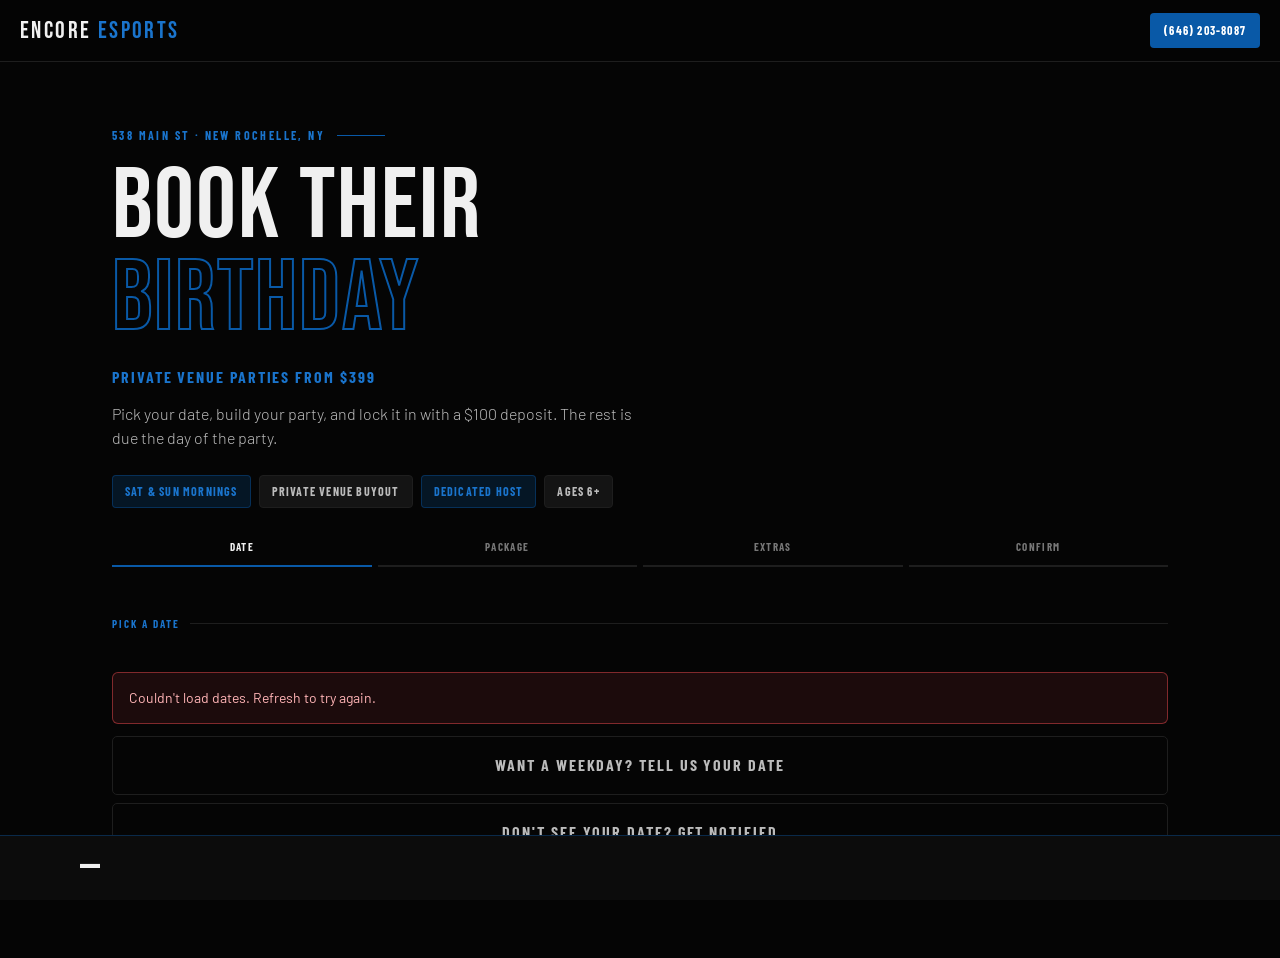
==== commit eee42f0e: "Five-page booking funnel: hold on date tap, checkout snapshot, waitlist Date -> Package -> Add-ons -" ====
--- a/frontend/index.html
+++ b/frontend/index.html
@@ -21,7 +21,8 @@
     <header class="hero">
       <p class="hero-eyebrow">538 Main St · New Rochelle, NY</p>
       <h1 class="hero-title"><span class="line1">Book their</span><span class="line2">birthday</span></h1>
-      <p class="hero-sub">Pick a package, see your price, and lock your date with a $100 deposit. The rest is due the day of the party.</p>
+      <p class="hero-price">Private venue parties from $399</p>
+      <p class="hero-sub">Pick your date, build your party, and lock it in with a $100 deposit. The rest is due the day of the party.</p>
       <div class="badges">
         <span class="badge badge-blue">Sat &amp; Sun mornings</span>
         <span class="badge badge-white">Private venue buyout</span>
@@ -30,44 +31,12 @@
       </div>
     </header>
 
-    <div id="builder">
-    <section aria-labelledby="pkg-label">
-      <div class="section-label" id="pkg-label">Choose your package</div>
-      <div class="pkg-grid" id="packages" role="radiogroup" aria-labelledby="pkg-label"></div>
-    </section>
-
-    <section aria-labelledby="kids-label">
-      <div class="section-label" id="kids-label">How many kids</div>
-      <div class="kids-row">
-        <div class="stepper" role="group" aria-label="Number of kids">
-          <button type="button" id="kids-minus" aria-label="One fewer kid">−</button>
-          <input id="kids-count" type="text" inputmode="numeric" pattern="[0-9]*" enterkeyhint="done" autocomplete="off" maxlength="2" aria-label="Number of kids" value="15">
-          <button type="button" id="kids-plus" aria-label="One more kid">+</button>
-        </div>
-        <p class="kids-note" id="kids-note"></p>
-      </div>
-    </section>
-
-    <section aria-labelledby="addons-label">
-      <div class="section-label" id="addons-label">Add-ons</div>
-      <div class="addon-grid" id="addons"></div>
-    </section>
-
-    <section class="book-panel" id="details-panel" aria-labelledby="book-title">
-      <h2 class="book-title" id="book-title">Your details</h2>
-      <p class="book-sub">We'll text and email your confirmation here. Fill this in, then pick a date below.</p>
-      <form id="details-form" class="form-grid" novalidate>
-        <div class="field"><label for="first_name">First name</label><input id="first_name" name="first_name" autocomplete="given-name" placeholder="First name" required maxlength="60"></div>
-        <div class="field"><label for="last_name">Last name</label><input id="last_name" name="last_name" autocomplete="family-name" placeholder="Last name" required maxlength="60"></div>
-        <div class="field"><label for="phone">Phone</label><input id="phone" name="phone" type="tel" inputmode="tel" autocomplete="tel" placeholder="(646) 000-0000" required></div>
-        <div class="field"><label for="email">Email</label><input id="email" name="email" type="email" inputmode="email" autocomplete="email" placeholder="you@email.com" required></div>
-        <div class="field full"><label for="notes">Notes (optional)</label><textarea id="notes" name="notes" maxlength="1000" placeholder="Allergies, the birthday kid's name, questions…"></textarea></div>
-        <div class="field full" id="form-error" role="alert"></div>
-      </form>
-    </section>
+    <ol class="steps" id="steps" aria-label="Booking steps"></ol>
 
     <section aria-labelledby="date-label">
       <div class="section-label" id="date-label">Pick a date</div>
+      <div class="tier-strip" id="tier-strip" aria-label="Package prices"></div>
+      <div id="resume-notice"></div>
       <div id="slot-notice" class="slot-notice" aria-live="polite"></div>
       <div id="slots"><p class="muted">Loading dates…</p></div>
       <div class="weekday-ask">
@@ -77,67 +46,37 @@
             <label for="weekday-date">Your date</label>
             <input id="weekday-date" type="date" required>
           </div>
-          <button type="submit" class="btn btn-primary">Review request</button>
+          <button type="submit" class="btn btn-primary">Continue</button>
           <p class="weekday-error" id="weekday-error" role="alert"></p>
+        </form>
+        <button type="button" class="btn btn-ghost btn-block" id="waitlist-toggle" aria-expanded="false" aria-controls="waitlist-form">Don't see your date? Get notified</button>
+        <form id="waitlist-form" class="waitlist-form" hidden novalidate>
+          <div class="field">
+            <label for="waitlist-email">Your email</label>
+            <input id="waitlist-email" type="email" inputmode="email" autocomplete="email" placeholder="you@email.com" required>
+          </div>
+          <button type="submit" class="btn btn-primary">Notify me</button>
+          <p class="waitlist-note" id="waitlist-note" role="status"></p>
         </form>
       </div>
     </section>
-    </div>
-
-    <section class="book-panel hold-panel" id="request-done" hidden aria-live="polite">
-      <p class="hold-caption">Request sent</p>
-      <h2 class="book-title">We'll text you</h2>
-      <p class="summary-line" id="request-summary"></p>
-      <p class="book-sub">No payment now, and nothing is booked yet. We'll text you back to confirm the date and time. Questions: (646) 203-8087.</p>
-      <a class="btn btn-ghost" href="index.html">Back to the calendar</a>
-    </section>
-
-    <section class="book-panel hold-panel" id="hold-panel" hidden aria-live="polite">
-      <p class="hold-caption">Your date is held for</p>
-      <p class="countdown" id="countdown">15:00</p>
-      <p class="summary-line" id="hold-summary"></p>
-      <a class="btn btn-primary btn-block" id="pay-button" href="#">Pay $100 deposit</a>
-      <p class="fine">Secure checkout by Square. You'll come right back here for your confirmation.</p>
-      <p class="fine">Changed your mind? Do nothing: the hold releases itself when the timer runs out.</p>
-    </section>
   </main>
 
-  <div class="quote-bar" id="quote-bar">
+  <div class="quote-bar">
     <div class="quote-inner">
       <div class="quote-main">
         <div class="quote-total" id="quote-total">—</div>
-        <div class="quote-split" id="quote-split">Total</div>
-        <button class="quote-toggle" id="quote-toggle" type="button" aria-expanded="false" aria-controls="quote-lines">Details</button>
+        <div class="quote-split" id="quote-split"></div>
+        <button class="quote-toggle" id="quote-toggle" type="button" aria-expanded="false" aria-controls="quote-lines" hidden>Details</button>
       </div>
       <ul class="quote-lines" id="quote-lines" hidden></ul>
+      <div class="quote-cta" id="quote-cta" hidden></div>
     </div>
   </div>
 
-  <dialog class="sheet" id="sheet" aria-labelledby="sheet-title">
-    <div class="sheet-body">
-      <p class="hold-caption" id="sheet-eyebrow"></p>
-      <h2 class="sheet-title" id="sheet-title"></h2>
-      <dl class="sheet-rows" id="sheet-rows"></dl>
-      <div class="field" id="sheet-time-field" hidden>
-        <label for="preferred_time">Preferred start time</label>
-        <select id="preferred_time" name="preferred_time">
-          <option value="09:00">9:00 AM</option><option value="10:00">10:00 AM</option>
-          <option value="11:00">11:00 AM</option><option value="12:00">12:00 PM</option>
-          <option value="13:00">1:00 PM</option><option value="14:00">2:00 PM</option>
-          <option value="15:00">3:00 PM</option><option value="16:00" selected>4:00 PM</option>
-          <option value="17:00">5:00 PM</option><option value="18:00">6:00 PM</option>
-          <option value="19:00">7:00 PM</option><option value="20:00">8:00 PM</option>
-        </select>
-      </div>
-      <p class="sheet-note" id="sheet-note"></p>
-      <div id="sheet-error" role="alert"></div>
-      <button type="button" class="btn btn-primary btn-block" id="sheet-confirm">Hold my date</button>
-      <button type="button" class="btn btn-ghost btn-block" id="sheet-dismiss">Not now</button>
-    </div>
-  </dialog>
-
   <script src="js/config.js"></script>
   <script src="js/api.js"></script>
-  <script src="js/book.js"></script>
+  <script src="js/funnel.js"></script>
+  <script src="js/grid.js"></script>
 </body>
 </html>
--- a/frontend/css/encore.css
+++ b/frontend/css/encore.css
@@ -315,6 +315,86 @@
 .addon.on .toggle { background: var(--blue); border-color: var(--blue); }
 .addon.on .toggle::after { transform: translateX(18px); background: #fff; }
 
+/* Progress steps */
+.steps {
+  display: flex;
+  gap: 6px;
+  list-style: none;
+  margin-top: 1.5rem;
+  font-family: var(--condensed);
+  font-size: 11px;
+  font-weight: 700;
+  letter-spacing: 0.12em;
+  text-transform: uppercase;
+}
+.steps li {
+  flex: 1;
+  text-align: center;
+  color: var(--gray);
+  padding: 6px 2px 10px;
+  border-bottom: 2px solid var(--border);
+}
+.steps li.done { color: var(--gray-light); border-color: var(--blue-dim); }
+.steps li.done a { color: inherit; text-decoration: none; }
+.steps li.done a:hover { color: var(--blue-light); }
+.steps li.current { color: var(--white); border-color: var(--blue); }
+
+/* Hero price + tier strip */
+.hero-price {
+  font-family: var(--condensed);
+  font-size: 16px;
+  font-weight: 700;
+  letter-spacing: 0.12em;
+  text-transform: uppercase;
+  color: var(--blue-light);
+  margin-bottom: 0.75rem;
+}
+.tier-strip {
+  display: flex;
+  flex-wrap: wrap;
+  gap: 6px 20px;
+  margin-bottom: 1.25rem;
+  font-family: var(--condensed);
+  font-size: 13px;
+  font-weight: 600;
+  letter-spacing: 0.08em;
+  text-transform: uppercase;
+  color: var(--gray-light);
+}
+.tier-strip b { font-family: var(--display); font-size: 19px; font-weight: 400; color: var(--white); margin-left: 6px; letter-spacing: 0.04em; }
+
+/* Hold line (funnel header) */
+.hold-line {
+  display: flex;
+  flex-wrap: wrap;
+  align-items: baseline;
+  gap: 4px 14px;
+  background: linear-gradient(135deg, var(--blue-dim) 0%, #0a1a30 100%);
+  border: 1px solid var(--border-blue);
+  border-radius: 8px;
+  padding: 0.9rem 1.1rem;
+  margin-top: 1.25rem;
+}
+.hold-line .what {
+  font-family: var(--condensed);
+  font-size: 12px;
+  font-weight: 700;
+  letter-spacing: 0.14em;
+  text-transform: uppercase;
+  color: var(--blue-light);
+  flex-basis: 100%;
+}
+.hold-line .when { font-family: var(--display); font-size: 26px; letter-spacing: 0.04em; line-height: 1.1; color: var(--white); }
+.hold-line .timer {
+  margin-left: auto;
+  font-family: var(--display);
+  font-size: 26px;
+  letter-spacing: 0.06em;
+  color: var(--white);
+  font-variant-numeric: tabular-nums;
+}
+.hold-line .timer.low { color: var(--warn); }
+
 /* Weekend list */
 .wk-group { margin-bottom: 1.5rem; }
 .wk-label {
@@ -365,10 +445,10 @@
 }
 .wk-card.open .wk-state span, .wk-card.request .wk-state span { background: rgba(9, 89, 167, 0.2); border-color: var(--border-blue); color: var(--blue-light); }
 .wk-hint { font-family: var(--condensed); font-size: 12px; letter-spacing: 0.04em; color: var(--gray); margin-top: 4px; line-height: 1.3; }
-.weekday-ask { margin-top: 0.5rem; }
-.weekday-form { display: flex; flex-wrap: wrap; align-items: flex-end; gap: 12px; margin-top: 1rem; }
-.weekday-form .field { flex: 1 1 200px; }
-.weekday-form input {
+.weekday-ask { margin-top: 0.75rem; display: grid; gap: 0.5rem; }
+.weekday-form, .waitlist-form { display: flex; flex-wrap: wrap; align-items: flex-end; gap: 12px; margin-top: 0.25rem; }
+.weekday-form .field, .waitlist-form .field { flex: 1 1 200px; }
+.weekday-form input, .waitlist-form input {
   width: 100%;
   background: var(--card);
   border: 1px solid var(--border-blue);
@@ -379,7 +459,7 @@
   font-size: 16px;
   color-scheme: dark;
 }
-.weekday-form label {
+.weekday-form label, .waitlist-form label {
   display: block;
   font-family: var(--condensed);
   font-size: 12px;
@@ -389,47 +469,38 @@
   color: var(--gray-light);
   margin-bottom: 6px;
 }
-.weekday-error { flex-basis: 100%; color: #ffb4b6; font-size: 14px; }
+.weekday-error, .waitlist-note { flex-basis: 100%; font-size: 14px; }
+.weekday-error { color: #ffb4b6; }
+.waitlist-note { color: var(--gray-light); }
 .weekday-error:empty { display: none; }
 
-/* Confirm sheet */
-.sheet {
-  width: 100%;
-  max-width: 560px;
-  max-height: 92vh;
-  margin: auto auto 0;
-  padding: 0;
-  border: 1px solid var(--border-blue);
-  border-bottom: 0;
-  border-radius: 14px 14px 0 0;
-  background: linear-gradient(135deg, var(--blue-dim) 0%, #0a1a30 100%);
-  color: var(--white);
-  overflow-y: auto;
-}
-.sheet::backdrop { background: rgba(0, 0, 0, 0.72); }
-.sheet[open] { animation: sheet-up 0.22s ease-out; }
-@keyframes sheet-up { from { transform: translateY(24px); opacity: 0; } to { transform: none; opacity: 1; } }
-@media (prefers-reduced-motion: reduce) { .sheet[open] { animation: none; } }
-.sheet-body { padding: 1.5rem 1.25rem calc(1.25rem + env(safe-area-inset-bottom, 0px)); display: grid; gap: 1rem; }
-.sheet-title { font-family: var(--display); font-weight: 400; font-size: 44px; letter-spacing: 0.04em; line-height: 1; }
-.sheet-rows { display: grid; grid-template-columns: auto 1fr; gap: 0.5rem 1rem; }
-.sheet-rows dt {
-  font-family: var(--condensed);
-  font-size: 12px;
-  font-weight: 700;
-  letter-spacing: 0.12em;
-  text-transform: uppercase;
-  color: var(--gray-light);
-  padding-top: 3px;
-}
-.sheet-rows dd { text-align: right; }
-.sheet-rows .money { font-family: var(--display); font-size: 26px; line-height: 1; letter-spacing: 0.02em; }
-.sheet-rows .money.strong { color: var(--blue-light); }
-.sheet-rows .stale { color: var(--gray); }
-.sheet .field select { background: var(--black); }
-.sheet-note { font-size: 14px; color: var(--gray-light); }
-.sheet-error-text { margin: 0; }
-.sheet .btn-ghost { border-color: #2a3a50; }
+/* Checkout page */
+.pay-summary { margin-top: 1rem; }
+.pay-summary .roll { display: flex; align-items: baseline; gap: 12px; }
+.pay-summary .roll .quote-total { font-size: 34px; }
+.deposit-math {
+  font-family: var(--condensed);
+  font-size: 15px;
+  font-weight: 600;
+  letter-spacing: 0.04em;
+  color: var(--gray-light);
+  margin-top: 0.5rem;
+}
+.deposit-math b { color: var(--blue-light); }
+.risk-line {
+  font-family: var(--condensed);
+  font-size: 14px;
+  font-weight: 600;
+  letter-spacing: 0.04em;
+  text-align: center;
+  color: var(--gray-light);
+  margin: 1.25rem 0 0.75rem;
+}
+.quote-cta { margin-top: 0.65rem; }
+.quote-cta .btn { width: 100%; padding: 14px 16px; font-size: 15px; }
+
+/* Calendar buttons */
+.cal-buttons { display: flex; flex-wrap: wrap; gap: 10px; justify-content: center; margin-top: 1.25rem; }
 
 /* Notices */
 .notice {
@@ -709,7 +780,6 @@
   .form-grid { grid-template-columns: 1fr 1fr; }
   .addon-grid { grid-template-columns: 1fr 1fr; }
   .book-panel { padding: 3rem 2.5rem; }
-  .sheet { margin: auto; border-bottom: 1px solid var(--border-blue); border-radius: 14px; }
 }
 @media (min-width: 900px) {
   .pkg-grid { grid-template-columns: repeat(3, 1fr); }
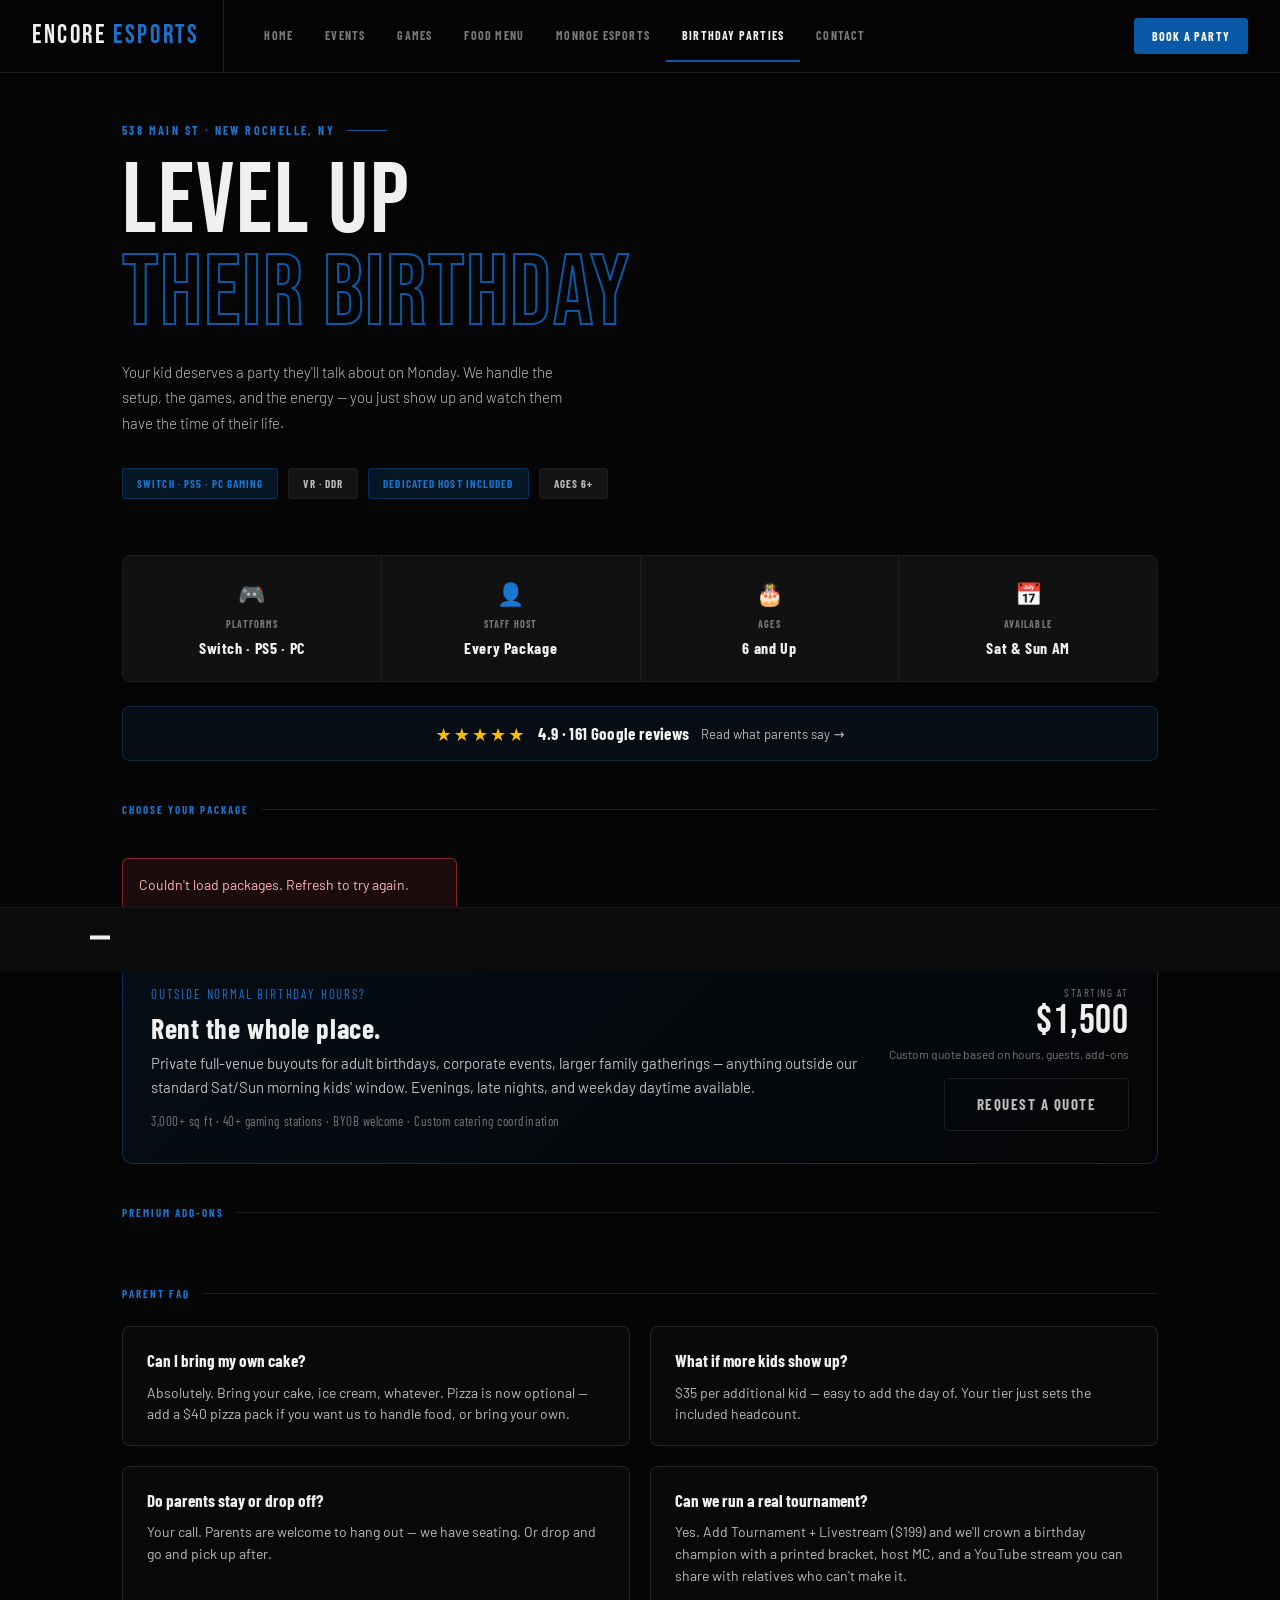
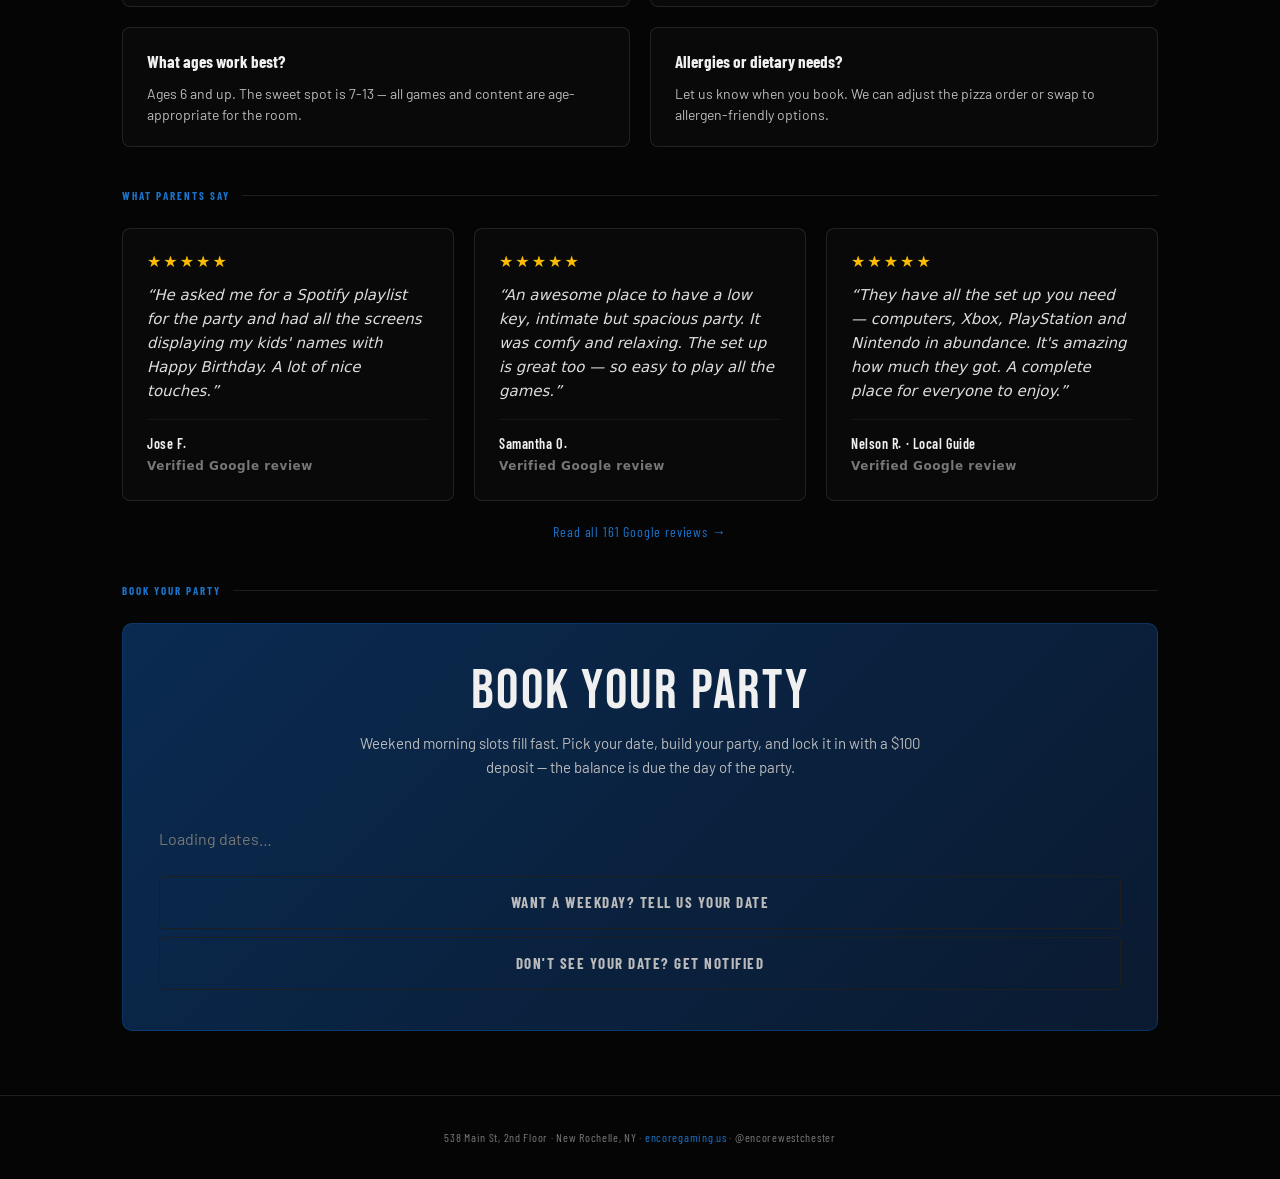
==== commit 5b2e890f: "Rebuild index.html as the Birthday Parties page with the engine inside it The four funnel pages coll" ====
--- a/frontend/index.html
+++ b/frontend/index.html
@@ -4,68 +4,149 @@
   <meta charset="utf-8">
   <meta name="viewport" content="width=device-width, initial-scale=1, viewport-fit=cover">
   <meta name="theme-color" content="#050505">
-  <title>Book a Party · Encore Esports</title>
+  <title>Gaming Birthday Parties · Encore Esports · New Rochelle NY</title>
+  <meta name="description" content="Private full-venue gaming birthday parties at Encore Esports, New Rochelle. Pick your date, build your party, and lock it in with a $100 deposit.">
   <link rel="preconnect" href="https://fonts.googleapis.com">
   <link rel="preconnect" href="https://fonts.gstatic.com" crossorigin>
   <link href="https://fonts.googleapis.com/css2?family=Bebas+Neue&family=Barlow+Condensed:wght@400;600;700;800&family=Barlow:wght@300;400;500&display=swap" rel="stylesheet">
   <link rel="icon" href="data:image/svg+xml,%3Csvg xmlns='http://www.w3.org/2000/svg' viewBox='0 0 32 32'%3E%3Crect width='32' height='32' rx='6' fill='%23050505'/%3E%3Ctext x='16' y='24' font-size='22' text-anchor='middle' fill='%231a74cc' font-family='Arial' font-weight='bold'%3EE%3C/text%3E%3C/svg%3E">
   <link rel="stylesheet" href="css/encore.css">
 </head>
-<body class="has-quote-bar">
-  <nav class="nav">
-    <a class="nav-logo" href="https://encoregaming.us">ENCORE <span>ESPORTS</span></a>
-    <a class="nav-cta" href="tel:+16462038087">(646) 203-8087</a>
-  </nav>
+<body>
+  <nav class="nav" id="nav"></nav>
 
   <main class="wrap">
-    <header class="hero">
-      <p class="hero-eyebrow">538 Main St · New Rochelle, NY</p>
-      <h1 class="hero-title"><span class="line1">Book their</span><span class="line2">birthday</span></h1>
-      <p class="hero-price">Private venue parties from $399</p>
-      <p class="hero-sub">Pick your date, build your party, and lock it in with a $100 deposit. The rest is due the day of the party.</p>
-      <div class="badges">
-        <span class="badge badge-blue">Sat &amp; Sun mornings</span>
-        <span class="badge badge-white">Private venue buyout</span>
-        <span class="badge badge-blue">Dedicated host</span>
-        <span class="badge badge-white">Ages 6+</span>
+    <!-- 2. Hero -->
+    <header class="hero" id="hero"></header>
+
+    <!-- 3. Stats strip -->
+    <div class="info-strip" id="info-strip"></div>
+
+    <!-- 4. Reviews banner -->
+    <a class="reviews-badge" id="reviews" target="_blank" rel="noopener"></a>
+
+    <!-- 5. Packages -->
+    <div class="section-label">Choose Your Package</div>
+    <div class="pkg-grid" id="pkg-grid"></div>
+
+    <!-- 6. Venue buyout -->
+    <div class="buyout" id="buyout"></div>
+
+    <!-- 7. Add-ons, display only -->
+    <div class="section-label">Premium Add-Ons</div>
+    <div class="addon-grid" id="addon-grid"></div>
+
+    <!-- 8. FAQ -->
+    <div class="section-label">Parent FAQ</div>
+    <div class="faq-grid" id="faq-grid"></div>
+
+    <!-- 9. Testimonials -->
+    <div class="section-label">What Parents Say</div>
+    <div class="quotes-grid" id="quotes-grid"></div>
+    <a class="reviews-all" id="reviews-all" target="_blank" rel="noopener"></a>
+
+    <!-- 10. The booking engine -->
+    <div class="section-label">Book Your Party</div>
+    <section class="book-panel" id="book" aria-labelledby="book-title">
+      <h2 class="book-title" id="book-title">Book Your Party</h2>
+      <p class="book-sub" id="book-sub">Weekend morning slots fill fast. Pick your date, build your party, and lock it in with a $100 deposit &mdash; the balance is due the day of the party.</p>
+
+      <ol class="steps" id="steps" aria-label="Booking steps"></ol>
+      <div class="hold-line" id="hold-line" hidden></div>
+      <div id="engine-notice" aria-live="polite"></div>
+
+      <!-- Step 1: date -->
+      <div class="step-panel" id="step-date">
+        <div id="resume-notice"></div>
+        <div id="slots"><p class="muted">Loading dates&hellip;</p></div>
+        <div class="asks">
+          <button type="button" class="btn btn-ghost btn-block" id="weekday-toggle" aria-expanded="false" aria-controls="weekday-form">Want a weekday? Tell us your date</button>
+          <form id="weekday-form" class="ask-form" hidden novalidate>
+            <div class="field">
+              <label for="weekday-date">Your date</label>
+              <input id="weekday-date" type="date" required>
+            </div>
+            <button type="submit" class="btn btn-primary">Continue</button>
+            <p class="ask-error" id="weekday-error" role="alert"></p>
+          </form>
+          <button type="button" class="btn btn-ghost btn-block" id="waitlist-toggle" aria-expanded="false" aria-controls="waitlist-form">Don't see your date? Get notified</button>
+          <form id="waitlist-form" class="ask-form" hidden novalidate>
+            <div class="field">
+              <label for="waitlist-email">Your email</label>
+              <input id="waitlist-email" type="email" inputmode="email" autocomplete="email" placeholder="you@email.com" required>
+            </div>
+            <button type="submit" class="btn btn-primary">Notify me</button>
+            <p class="ask-note" id="waitlist-note" role="status"></p>
+          </form>
+        </div>
       </div>
-    </header>
 
-    <ol class="steps" id="steps" aria-label="Booking steps"></ol>
+      <!-- Step 2: package -->
+      <div class="step-panel" id="step-package" hidden>
+        <div class="pick-grid" id="pick-grid"></div>
+      </div>
 
-    <section aria-labelledby="date-label">
-      <div class="section-label" id="date-label">Pick a date</div>
-      <div class="tier-strip" id="tier-strip" aria-label="Package prices"></div>
-      <div id="resume-notice"></div>
-      <div id="slot-notice" class="slot-notice" aria-live="polite"></div>
-      <div id="slots"><p class="muted">Loading dates…</p></div>
-      <div class="weekday-ask">
-        <button type="button" class="btn btn-ghost btn-block" id="weekday-toggle" aria-expanded="false" aria-controls="weekday-form">Want a weekday? Tell us your date</button>
-        <form id="weekday-form" class="weekday-form" hidden novalidate>
-          <div class="field">
-            <label for="weekday-date">Your date</label>
-            <input id="weekday-date" type="date" required>
+      <!-- Step 3: extras -->
+      <div class="step-panel" id="step-addons" hidden>
+        <p class="muted small" style="margin-bottom:1rem">All optional. Your total updates in the bar below as you pick &mdash; nothing here moves you forward.</p>
+        <div class="opt-grid" id="opt-grid"></div>
+      </div>
+
+      <!-- Step 4: confirm -->
+      <div class="step-panel" id="step-confirm" hidden>
+        <form id="pay-form" class="form-grid" novalidate>
+          <div class="field full"><label for="email">Parent email</label><input id="email" name="email" type="email" inputmode="email" autocomplete="email" placeholder="you@email.com" required></div>
+          <div class="field"><label for="parent_name">Parent name</label><input id="parent_name" name="parent_name" autocomplete="name" placeholder="Your name" required maxlength="120"></div>
+          <div class="field"><label for="phone">Phone</label><input id="phone" name="phone" type="tel" inputmode="tel" autocomplete="tel" placeholder="(646) 000-0000" required></div>
+          <div class="field"><label for="kid_name">Kid's name</label><input id="kid_name" name="kid_name" placeholder="The birthday kid" required maxlength="60"></div>
+          <div class="field"><label for="kid_age">Kid's age</label><input id="kid_age" name="kid_age" type="text" inputmode="numeric" pattern="[0-9]*" placeholder="e.g. 9" required maxlength="2"></div>
+          <div class="field"><label for="kids">Estimated headcount</label><input id="kids" name="kids" type="text" inputmode="numeric" pattern="[0-9]*" required maxlength="2"></div>
+          <div class="field" id="time-field" hidden><label for="preferred_time">Preferred start time</label>
+            <select id="preferred_time" name="preferred_time">
+              <option value="09:00">9:00 AM</option><option value="10:00">10:00 AM</option>
+              <option value="11:00">11:00 AM</option><option value="12:00">12:00 PM</option>
+              <option value="13:00">1:00 PM</option><option value="14:00">2:00 PM</option>
+              <option value="15:00">3:00 PM</option><option value="16:00" selected>4:00 PM</option>
+              <option value="17:00">5:00 PM</option><option value="18:00">6:00 PM</option>
+              <option value="19:00">7:00 PM</option><option value="20:00">8:00 PM</option>
+            </select>
           </div>
-          <button type="submit" class="btn btn-primary">Continue</button>
-          <p class="weekday-error" id="weekday-error" role="alert"></p>
         </form>
-        <button type="button" class="btn btn-ghost btn-block" id="waitlist-toggle" aria-expanded="false" aria-controls="waitlist-form">Don't see your date? Get notified</button>
-        <form id="waitlist-form" class="waitlist-form" hidden novalidate>
-          <div class="field">
-            <label for="waitlist-email">Your email</label>
-            <input id="waitlist-email" type="email" inputmode="email" autocomplete="email" placeholder="you@email.com" required>
+
+        <div class="pay-summary">
+          <div class="roll">
+            <div class="total" id="summary-total">&mdash;</div>
+            <button class="quote-toggle" id="summary-toggle" type="button" aria-expanded="false" aria-controls="summary-lines">Details</button>
           </div>
-          <button type="submit" class="btn btn-primary">Notify me</button>
-          <p class="waitlist-note" id="waitlist-note" role="status"></p>
-        </form>
+          <ul class="quote-lines" id="summary-lines" hidden></ul>
+          <p class="deposit-math" id="deposit-math"></p>
+        </div>
+
+        <p class="risk-line" id="risk-line">Free reschedule up to 7 days before your party. Deposit fully refundable for 14 days.</p>
+        <div id="pay-error" role="alert"></div>
+        <button class="btn btn-primary btn-block" id="pay-button" type="button">Pay $100 &amp; lock it in</button>
+        <p class="fine" id="pay-fine">Secure checkout by Square. You'll come right back here for your confirmation.</p>
       </div>
+
+      <!-- Request sent -->
+      <div class="step-panel hold-panel" id="step-done" hidden aria-live="polite">
+        <p class="hold-caption">Request sent</p>
+        <h3 class="book-title">We'll text you</h3>
+        <p class="summary-line" id="request-summary"></p>
+        <p class="book-sub">No payment now, and nothing is booked yet. We'll text you back to confirm the date and time. Questions: (646) 203-8087.</p>
+      </div>
+
+      <!-- Hold released -->
+      <div class="step-panel" id="step-dead" hidden aria-live="polite"></div>
     </section>
   </main>
 
-  <div class="quote-bar">
+  <footer class="page-footer" id="footer"></footer>
+
+  <div class="quote-bar" id="quote-bar">
     <div class="quote-inner">
       <div class="quote-main">
-        <div class="quote-total" id="quote-total">—</div>
+        <div class="quote-total" id="quote-total">&mdash;</div>
         <div class="quote-split" id="quote-split"></div>
         <button class="quote-toggle" id="quote-toggle" type="button" aria-expanded="false" aria-controls="quote-lines" hidden>Details</button>
       </div>
@@ -76,7 +157,9 @@
 
   <script src="js/config.js"></script>
   <script src="js/api.js"></script>
-  <script src="js/funnel.js"></script>
-  <script src="js/grid.js"></script>
+  <script src="js/content.js"></script>
+  <script src="js/shell.js"></script>
+  <script src="js/engine.js"></script>
+  <script src="js/site.js"></script>
 </body>
 </html>
--- a/frontend/css/encore.css
+++ b/frontend/css/encore.css
@@ -13,9 +13,12 @@
   --white: #f0f0f0;
   --gray: #777777;
   --gray-light: #bbbbbb;
+  --star: #fbbc04; /* Google review gold, from the live page's star rows */
   --danger: #e5484d;
   --ok: #3fb950;
   --warn: #f59e0b;
+  --hair: rgba(255, 255, 255, 0.1);
+  --panel: rgba(255, 255, 255, 0.02);
   --display: 'Bebas Neue', 'Oswald', 'Arial Narrow', sans-serif;
   --condensed: 'Barlow Condensed', 'Arial Narrow', sans-serif;
   --body: 'Barlow', system-ui, -apple-system, 'Segoe UI', sans-serif;
@@ -23,7 +26,8 @@
 }
 
 * { box-sizing: border-box; margin: 0; padding: 0; }
-html { -webkit-text-size-adjust: 100%; }
+html { -webkit-text-size-adjust: 100%; scroll-behavior: smooth; }
+@media (prefers-reduced-motion: reduce) { html { scroll-behavior: auto; } }
 body {
   background: var(--black);
   color: var(--white);
@@ -33,37 +37,56 @@
   overflow-x: hidden;
   min-height: 100vh;
 }
-body.has-quote-bar { padding-bottom: calc(96px + env(safe-area-inset-bottom, 0px)); }
+body.bar-on { padding-bottom: calc(104px + env(safe-area-inset-bottom, 0px)); }
 [hidden] { display: none !important; }
 a { color: var(--blue-light); }
 button { font: inherit; color: inherit; cursor: pointer; }
 button:disabled { cursor: not-allowed; }
 :focus-visible { outline: 2px solid var(--blue-light); outline-offset: 2px; }
-
-/* Nav */
+img { max-width: 100%; }
+
+/* ── Nav ── */
 .nav {
   position: sticky;
   top: 0;
-  z-index: 20;
+  z-index: 100;
   display: flex;
   align-items: center;
-  gap: 1rem;
-  padding: calc(0.75rem + env(safe-area-inset-top, 0px)) 1.25rem 0.75rem;
+  gap: 0;
+  padding: calc(env(safe-area-inset-top, 0px)) 1.25rem 0;
   background: rgba(5, 5, 5, 0.96);
   border-bottom: 1px solid var(--border);
-  backdrop-filter: blur(8px);
+  backdrop-filter: blur(12px);
 }
 .nav-logo {
   font-family: var(--display);
-  font-size: 24px;
+  font-size: 26px;
   letter-spacing: 0.1em;
   color: var(--white);
   text-decoration: none;
   white-space: nowrap;
+  flex-shrink: 0;
+  padding: 1rem 0;
 }
 .nav-logo span { color: var(--blue-light); }
+.nav-links { display: none; flex: 1; }
+.nav-link {
+  font-family: var(--condensed);
+  font-size: 12px;
+  font-weight: 700;
+  letter-spacing: 0.1em;
+  text-transform: uppercase;
+  color: var(--gray);
+  text-decoration: none;
+  padding: 1rem;
+  border-bottom: 2px solid transparent;
+  white-space: nowrap;
+  transition: color 0.2s, border-color 0.2s;
+}
+.nav-link:hover, .nav-link.active { color: var(--white); border-bottom-color: var(--blue); }
 .nav-cta {
   margin-left: auto;
+  flex-shrink: 0;
   font-family: var(--condensed);
   font-size: 12px;
   font-weight: 700;
@@ -71,51 +94,52 @@
   text-transform: uppercase;
   background: var(--blue);
   color: #fff;
-  padding: 8px 14px;
+  border: 0;
+  padding: 9px 18px;
   border-radius: 4px;
   text-decoration: none;
   white-space: nowrap;
 }
 .nav-cta:hover { background: var(--blue-light); }
 
-/* Layout */
-.wrap { max-width: 1120px; margin: 0 auto; padding: 0 1.25rem; }
-section { margin-top: 3rem; }
+/* ── Layout ── */
+.wrap { max-width: 1100px; margin: 0 auto; padding: 0 1.25rem 3rem; }
 .section-label {
+  display: flex;
+  align-items: center;
+  gap: 12px;
+  margin: 2.5rem 0 1.5rem;
   font-family: var(--condensed);
   font-size: 11px;
   font-weight: 700;
   letter-spacing: 0.18em;
   text-transform: uppercase;
   color: var(--blue-light);
-  display: flex;
-  align-items: center;
-  gap: 10px;
-  margin-bottom: 1.25rem;
+  white-space: nowrap;
 }
 .section-label::after { content: ''; flex: 1; height: 1px; background: var(--border); }
 .muted { color: var(--gray); }
 .small { font-size: 13px; }
 
-/* Hero */
-.hero { padding-top: 2.5rem; }
+/* ── Hero ── */
+.hero { padding: 2.5rem 0 2rem; }
 .hero-eyebrow {
-  font-family: var(--condensed);
-  font-size: 12px;
-  font-weight: 700;
-  letter-spacing: 0.2em;
-  text-transform: uppercase;
-  color: var(--blue-light);
   display: flex;
   align-items: center;
   gap: 12px;
+  font-family: var(--condensed);
+  font-size: 12px;
+  font-weight: 700;
+  letter-spacing: 0.2em;
+  text-transform: uppercase;
+  color: var(--blue-light);
   margin-bottom: 1rem;
 }
-.hero-eyebrow::after { content: ''; width: 48px; height: 1px; background: var(--blue); }
+.hero-eyebrow::after { content: ''; width: 40px; height: 1px; background: var(--blue); }
 .hero-title {
   font-family: var(--display);
   font-weight: 400;
-  font-size: clamp(56px, 16vw, 100px);
+  font-size: clamp(56px, 13vw, 100px);
   line-height: 0.92;
   letter-spacing: 0.02em;
   text-transform: uppercase;
@@ -123,184 +147,405 @@
 }
 .hero-title .line1 { color: var(--white); display: block; }
 .hero-title .line2 { color: transparent; -webkit-text-stroke: 2px var(--blue); display: block; }
-.hero-sub { font-size: 16px; font-weight: 300; color: var(--gray-light); max-width: 34rem; }
-.badges { display: flex; flex-wrap: wrap; gap: 8px; margin-top: 1.5rem; }
+.hero-sub { font-size: 15px; font-weight: 300; line-height: 1.7; color: var(--gray-light); max-width: 460px; margin: 0 0 2rem; }
+.badges { display: flex; flex-wrap: wrap; gap: 10px; }
 .badge {
   font-family: var(--condensed);
-  font-size: 12px;
+  font-size: 11px;
   font-weight: 700;
   letter-spacing: 0.1em;
   text-transform: uppercase;
-  padding: 6px 12px;
-  border-radius: 4px;
+  padding: 6px 14px;
+  border-radius: 3px;
 }
 .badge-blue { background: rgba(9, 89, 167, 0.2); color: var(--blue-light); border: 1px solid var(--border-blue); }
 .badge-white { background: rgba(255, 255, 255, 0.06); color: var(--gray-light); border: 1px solid var(--border); }
 
-/* Packages */
-.pkg-grid { display: grid; grid-template-columns: 1fr; gap: 1rem; }
+/* ── Stats strip ── */
+.info-strip {
+  display: grid;
+  grid-template-columns: repeat(2, 1fr);
+  gap: 1px;
+  background: var(--border);
+  border: 1px solid var(--border);
+  border-radius: 8px;
+  overflow: hidden;
+  margin-top: 1rem;
+}
+.info-cell { background: var(--card); padding: 1.25rem 1rem; text-align: center; }
+.info-icon { font-size: 22px; margin-bottom: 6px; }
+.info-label {
+  font-family: var(--condensed);
+  font-size: 10px;
+  font-weight: 700;
+  letter-spacing: 0.12em;
+  text-transform: uppercase;
+  color: var(--gray);
+  margin-bottom: 4px;
+}
+.info-value { font-family: var(--condensed); font-size: 16px; font-weight: 700; letter-spacing: 0.04em; color: var(--white); }
+
+/* ── Reviews banner ── */
+.reviews-badge {
+  display: flex;
+  flex-direction: column;
+  align-items: center;
+  justify-content: center;
+  gap: 0.35rem;
+  text-align: center;
+  margin-top: 1.5rem;
+  padding: 0.85rem 1rem;
+  background: rgba(26, 116, 204, 0.08);
+  border: 1px solid rgba(26, 116, 204, 0.25);
+  border-radius: 8px;
+  text-decoration: none;
+  color: var(--white);
+}
+.stars { color: var(--star); letter-spacing: 2px; line-height: 1; }
+.reviews-badge .stars { font-size: 18px; }
+.reviews-rating { font-family: var(--condensed); font-size: 17px; font-weight: 700; letter-spacing: 0.02em; }
+.reviews-tail { font-size: 13px; color: var(--gray-light); }
+
+/* ── Packages ── */
+.pkg-grid { display: grid; grid-template-columns: 1fr; gap: 16px; align-items: start; }
 .pkg-card {
   position: relative;
+  background: var(--card);
+  border: 1px solid var(--border);
+  border-radius: 10px;
+  overflow: hidden;
+  transition: transform 0.2s, box-shadow 0.2s;
+}
+.pkg-card:hover { transform: translateY(-3px); box-shadow: 0 12px 40px rgba(0, 0, 0, 0.5); }
+.pkg-card.featured { border: 2px solid var(--blue); box-shadow: 0 0 30px var(--blue-glow); }
+.pkg-bar { height: 3px; background: linear-gradient(90deg, var(--border), var(--border-blue)); }
+.pkg-card.featured .pkg-bar { background: var(--blue); }
+.pkg-header { padding: 1.5rem 1.5rem 1.25rem; border-bottom: 1px solid var(--border); }
+.popular-tag {
+  display: inline-block;
+  font-family: var(--condensed);
+  font-size: 10px;
+  font-weight: 700;
+  letter-spacing: 0.12em;
+  text-transform: uppercase;
+  background: var(--blue);
+  color: #fff;
+  padding: 3px 10px;
+  border-radius: 2px;
+  margin-bottom: 0.6rem;
+}
+.pkg-name { font-family: var(--display); font-size: 32px; letter-spacing: 0.06em; line-height: 1; color: var(--white); margin-bottom: 4px; }
+.pkg-capacity {
+  font-family: var(--condensed);
+  font-size: 12px;
+  letter-spacing: 0.06em;
+  text-transform: uppercase;
+  color: var(--gray);
+  margin-bottom: 1rem;
+}
+.pkg-price-row { display: flex; align-items: baseline; gap: 6px; margin-bottom: 4px; }
+.pkg-currency { font-family: var(--condensed); font-size: 20px; font-weight: 600; color: var(--gray); }
+.pkg-price { font-family: var(--display); font-size: 52px; letter-spacing: 0.02em; line-height: 1; color: var(--white); }
+.pkg-overage { font-family: var(--condensed); font-size: 11px; letter-spacing: 0.05em; color: var(--gray); }
+.pkg-overage span { color: var(--blue-light); }
+.pkg-body { padding: 1.25rem 1.5rem; }
+.feature-row {
+  display: flex;
+  align-items: center;
+  gap: 10px;
+  padding: 7px 0;
+  border-bottom: 1px solid rgba(255, 255, 255, 0.04);
+  font-size: 13px;
+  color: var(--gray-light);
+}
+.feature-row:last-child { border-bottom: none; }
+.feature-row.inactive { opacity: 0.28; }
+.check-wrap {
+  flex-shrink: 0;
+  width: 18px;
+  height: 18px;
+  border-radius: 50%;
+  background: rgba(9, 89, 167, 0.25);
+  border: 1px solid var(--border-blue);
+  display: grid;
+  place-items: center;
+  font-size: 9px;
+  line-height: 1;
+  color: var(--blue-light);
+}
+.check-wrap.off { background: rgba(255, 255, 255, 0.04); border-color: var(--border); color: var(--gray); }
+.feature-highlight { color: var(--blue-light); font-weight: 500; }
+.pkg-cta-wrap { padding: 0 1.5rem 1.5rem; }
+.pkg-cta {
   display: block;
-  text-align: left;
   width: 100%;
+  text-align: center;
+  font-family: var(--condensed);
+  font-size: 14px;
+  font-weight: 700;
+  letter-spacing: 0.1em;
+  text-transform: uppercase;
+  padding: 12px;
+  border-radius: 5px;
+  border: 1px solid var(--border);
+  background: transparent;
+  color: var(--gray-light);
+  transition: background 0.2s, border-color 0.2s, color 0.2s;
+}
+.pkg-cta:hover { border-color: var(--blue); color: var(--blue-light); }
+.pkg-cta.primary { background: var(--blue); border-color: var(--blue); color: #fff; }
+.pkg-cta.primary:hover { background: var(--blue-light); border-color: var(--blue-light); color: #fff; }
+
+/* ── Buyout callout ── */
+.buyout {
+  margin-top: 2.5rem;
+  padding: 2rem 1.75rem;
+  border: 1px solid rgba(9, 89, 167, 0.45);
+  border-radius: 10px;
+  background: linear-gradient(135deg, rgba(9, 89, 167, 0.1), rgba(9, 89, 167, 0.02));
+}
+.buyout-inner { display: flex; flex-wrap: wrap; align-items: center; justify-content: space-between; gap: 1.5rem; }
+.buyout-main { flex: 1; min-width: 280px; }
+.buyout-eyebrow {
+  font-family: var(--condensed);
+  font-size: 13px;
+  letter-spacing: 0.14em;
+  text-transform: uppercase;
+  color: var(--blue-light);
+  margin-bottom: 0.5rem;
+}
+.buyout-title { font-family: var(--condensed); font-size: 28px; font-weight: 700; letter-spacing: 0.02em; line-height: 1.15; margin-bottom: 0.5rem; }
+.buyout p { font-size: 15px; line-height: 1.55; color: var(--gray-light); margin-bottom: 0.75rem; }
+.buyout-facts { font-family: var(--condensed); font-size: 13px; letter-spacing: 0.04em; color: var(--gray); }
+.buyout-side { text-align: right; }
+.buyout-from { font-family: var(--condensed); font-size: 11px; letter-spacing: 0.14em; text-transform: uppercase; color: var(--gray); }
+.buyout-price { font-family: var(--display); font-size: 40px; line-height: 1; letter-spacing: 0.02em; color: var(--white); }
+.buyout-note { font-size: 12px; color: var(--gray); margin: 4px 0 0.9rem; }
+
+/* ── Add-on showcase ── */
+.addon-grid { display: grid; grid-template-columns: 1fr; gap: 12px; }
+.addon-card {
+  display: flex;
+  align-items: center;
+  gap: 14px;
   background: var(--card);
   border: 1px solid var(--border);
   border-radius: 8px;
-  padding: 1.5rem 1.25rem 1.25rem;
-  transition: border-color 0.2s, box-shadow 0.2s;
-}
-.pkg-card:hover { border-color: var(--border-blue); }
-.pkg-card[aria-checked="true"] { border-color: var(--blue); box-shadow: 0 0 0 1px var(--blue), 0 0 32px var(--blue-glow); }
-.pkg-card .popular {
-  position: absolute;
-  top: -10px;
-  left: 1.25rem;
-  font-family: var(--condensed);
-  font-size: 11px;
-  font-weight: 800;
-  letter-spacing: 0.12em;
-  text-transform: uppercase;
-  background: var(--blue);
-  color: #fff;
-  padding: 3px 10px;
-  border-radius: 3px;
-}
-.pkg-name { font-family: var(--display); font-size: 32px; letter-spacing: 0.06em; line-height: 1; }
-.pkg-meta {
-  font-family: var(--condensed);
-  font-size: 13px;
-  font-weight: 600;
-  letter-spacing: 0.08em;
-  text-transform: uppercase;
-  color: var(--gray-light);
-  margin-top: 4px;
-}
-.pkg-price-row { display: flex; align-items: baseline; gap: 4px; margin: 0.75rem 0 0.25rem; }
-.pkg-price-row .cur { font-family: var(--display); font-size: 22px; color: var(--gray-light); }
-.pkg-price { font-family: var(--display); font-size: 52px; letter-spacing: 0.02em; line-height: 1; }
-.pkg-extra { font-family: var(--condensed); font-size: 13px; color: var(--gray); letter-spacing: 0.04em; }
-.pkg-extra b { color: var(--blue-light); font-weight: 600; }
-.pkg-features { list-style: none; margin-top: 1rem; padding-top: 1rem; border-top: 1px solid var(--border); display: grid; gap: 6px; }
-.pkg-features li { display: flex; gap: 10px; font-size: 14px; color: var(--gray-light); }
-.pkg-features li::before {
-  content: '✓';
-  flex: none;
-  width: 18px;
-  height: 18px;
-  border-radius: 50%;
+  padding: 1rem 1.25rem;
+}
+.addon-card.featured { border-color: var(--border-blue); background: linear-gradient(135deg, rgba(10, 42, 80, 0.4), var(--card)); }
+.addon-icon {
+  flex-shrink: 0;
+  width: 42px;
+  height: 42px;
+  border-radius: 8px;
+  background: rgba(9, 89, 167, 0.15);
   border: 1px solid var(--border-blue);
-  color: var(--blue-light);
-  font-size: 10px;
   display: grid;
   place-items: center;
-  margin-top: 2px;
-}
-.pkg-select {
-  display: block;
-  margin-top: 1.25rem;
+  font-size: 20px;
+}
+.addon-body { flex: 1; min-width: 0; }
+.addon-name { font-family: var(--condensed); font-size: 15px; font-weight: 700; letter-spacing: 0.04em; color: var(--white); margin-bottom: 2px; }
+.addon-tag {
+  font-family: var(--condensed);
+  font-size: 10px;
+  font-weight: 700;
+  letter-spacing: 0.12em;
+  text-transform: uppercase;
+  color: var(--blue-light);
+  margin-left: 8px;
+}
+.addon-desc { font-size: 12px; color: var(--gray); }
+.addon-price { flex-shrink: 0; font-family: var(--display); font-size: 22px; letter-spacing: 0.04em; color: var(--blue-light); }
+
+/* ── FAQ ── */
+.faq-grid { display: grid; grid-template-columns: 1fr; gap: 1.25rem; }
+.faq-item { padding: 1.25rem 1.5rem; border: 1px solid var(--hair); border-radius: 8px; background: var(--panel); }
+.faq-q { font-family: var(--condensed); font-size: 17px; font-weight: 700; color: var(--white); margin-bottom: 0.5rem; }
+.faq-a { font-size: 14px; line-height: 1.55; color: var(--gray-light); }
+
+/* ── Testimonials ── */
+.quotes-grid { display: grid; grid-template-columns: 1fr; gap: 1.25rem; }
+.quote-card { display: flex; flex-direction: column; padding: 1.5rem; border: 1px solid var(--hair); border-radius: 8px; background: var(--panel); }
+.quote-card .stars { font-size: 16px; margin-bottom: 0.85rem; }
+.quote-text { flex: 1; font-size: 15px; line-height: 1.6; color: #dcdcdc; font-style: italic; }
+.quote-who {
+  margin-top: 1rem;
+  padding-top: 0.85rem;
+  border-top: 1px solid rgba(255, 255, 255, 0.06);
+  font-family: var(--condensed);
+  font-size: 14px;
+  font-weight: 600;
+  letter-spacing: 0.04em;
+  color: var(--white);
+}
+.quote-src { font-family: var(--body); font-size: 12px; color: var(--gray); display: block; margin-top: 2px; }
+.reviews-all { display: block; text-align: center; margin-top: 1.25rem; font-family: var(--condensed); font-size: 14px; letter-spacing: 0.06em; text-decoration: none; }
+
+/* ── Buttons ── */
+.btn {
+  display: inline-block;
+  font-family: var(--condensed);
+  font-size: 15px;
+  font-weight: 700;
+  letter-spacing: 0.1em;
+  text-transform: uppercase;
+  padding: 14px 32px;
+  border-radius: 5px;
+  border: 1px solid transparent;
+  text-decoration: none;
   text-align: center;
-  font-family: var(--condensed);
-  font-size: 14px;
+  transition: background 0.2s, border-color 0.2s, color 0.2s;
+}
+.btn-primary { background: var(--blue); color: #fff; }
+.btn-primary:hover:not(:disabled) { background: var(--blue-light); }
+.btn-primary:disabled { background: #1c2a3a; color: var(--gray); }
+.btn-ghost { background: transparent; color: var(--gray-light); border-color: var(--border); }
+.btn-ghost:hover { border-color: var(--blue); color: var(--blue-light); }
+.btn-danger { background: transparent; color: #ffb4b6; border-color: rgba(229, 72, 77, 0.5); }
+.btn-block { display: block; width: 100%; }
+.btn-sm { font-size: 13px; padding: 9px 14px; }
+
+/* ── Booking engine panel ── */
+.book-panel {
+  background: linear-gradient(135deg, var(--blue-dim) 0%, #0a1a30 100%);
+  border: 1px solid var(--border-blue);
+  border-radius: 10px;
+  padding: 1.75rem 1.25rem;
+  scroll-margin-top: 72px;
+}
+.book-title { font-family: var(--display); font-weight: 400; font-size: clamp(40px, 10vw, 56px); letter-spacing: 0.04em; line-height: 1; text-align: center; }
+.book-sub { text-align: center; color: var(--gray-light); font-size: 15px; margin: 0.75rem auto 1.5rem; max-width: 38rem; }
+
+/* Step indicator */
+.steps { display: flex; gap: 6px; list-style: none; margin-bottom: 1.5rem; }
+.steps li {
+  flex: 1;
+  text-align: center;
+  font-family: var(--condensed);
+  font-size: 11px;
   font-weight: 700;
   letter-spacing: 0.12em;
   text-transform: uppercase;
-  padding: 12px;
-  border-radius: 5px;
-  border: 1px solid var(--border);
-  color: var(--gray-light);
-}
-.pkg-card[aria-checked="true"] .pkg-select { background: var(--blue); border-color: var(--blue); color: #fff; }
-
-/* Kids stepper */
-.kids-row {
+  color: var(--gray);
+  padding: 6px 2px 10px;
+  border-bottom: 2px solid rgba(255, 255, 255, 0.12);
+}
+.steps li.done { color: var(--gray-light); border-bottom-color: var(--blue-dim); }
+.steps li.done button { background: none; border: 0; padding: 0; font: inherit; color: inherit; letter-spacing: inherit; text-transform: inherit; }
+.steps li.done button:hover { color: var(--blue-light); }
+.steps li.current { color: #fff; border-bottom-color: var(--blue-light); }
+
+/* Held-date line */
+.hold-line {
   display: flex;
   flex-wrap: wrap;
-  align-items: center;
-  gap: 1rem 1.5rem;
+  align-items: baseline;
+  gap: 4px 14px;
+  background: rgba(5, 5, 5, 0.35);
+  border: 1px solid var(--border-blue);
+  border-radius: 8px;
+  padding: 0.9rem 1.1rem;
+  margin-bottom: 1.25rem;
+}
+.hold-line .what {
+  flex-basis: 100%;
+  font-family: var(--condensed);
+  font-size: 12px;
+  font-weight: 700;
+  letter-spacing: 0.14em;
+  text-transform: uppercase;
+  color: var(--blue-light);
+}
+.hold-line .when { font-family: var(--display); font-size: 26px; letter-spacing: 0.04em; line-height: 1.1; color: var(--white); }
+.hold-line .timer { margin-left: auto; font-family: var(--display); font-size: 26px; letter-spacing: 0.06em; color: var(--white); font-variant-numeric: tabular-nums; }
+.hold-line .timer.low { color: var(--warn); }
+
+/* Step 1: weekend date grid */
+.wk-grid { display: grid; grid-template-columns: 1fr; gap: 1.25rem; }
+.wk-label { font-family: var(--condensed); font-size: 12px; font-weight: 700; letter-spacing: 0.16em; text-transform: uppercase; color: var(--gray-light); margin-bottom: 8px; }
+.wk-cards { display: grid; grid-template-columns: 1fr 1fr; gap: 10px; }
+.wk-card {
+  display: flex;
+  flex-direction: column;
+  align-items: flex-start;
+  gap: 2px;
+  min-height: 116px;
+  text-align: left;
+  padding: 14px;
   background: var(--card);
   border: 1px solid var(--border);
+  border-radius: 6px;
+  color: var(--white);
+  transition: border-color 0.15s, background 0.15s, transform 0.15s;
+}
+.wk-card.open, .wk-card.request { border-color: var(--border-blue); }
+.wk-card.open:hover, .wk-card.request:hover { border-color: var(--blue); transform: translateY(-2px); }
+.wk-card.request { border-style: dashed; }
+.wk-card.yours { border-color: var(--blue); background: linear-gradient(135deg, rgba(10, 42, 80, 0.6), var(--card)); }
+.wk-card.yours .wk-state span { background: var(--blue); border-color: var(--blue); color: #fff; }
+.wk-card.held, .wk-card.booked, .wk-card.blocked, .wk-card.past { background: var(--dark); color: var(--gray); }
+.wk-date { font-family: var(--display); font-size: 26px; letter-spacing: 0.04em; line-height: 1.05; }
+.wk-time { font-family: var(--condensed); font-size: 13px; font-weight: 600; letter-spacing: 0.1em; text-transform: uppercase; color: var(--gray-light); }
+.wk-card.held .wk-time, .wk-card.booked .wk-time, .wk-card.blocked .wk-time, .wk-card.past .wk-time { color: var(--gray); }
+.wk-state { margin-top: auto; padding-top: 6px; font-family: var(--condensed); font-size: 12px; font-weight: 800; letter-spacing: 0.14em; text-transform: uppercase; }
+.wk-state span { display: inline-block; padding: 3px 8px; border-radius: 3px; border: 1px solid var(--border); }
+.wk-card.open .wk-state span, .wk-card.request .wk-state span { background: rgba(9, 89, 167, 0.2); border-color: var(--border-blue); color: var(--blue-light); }
+.wk-hint { font-family: var(--condensed); font-size: 12px; letter-spacing: 0.04em; color: var(--gray); margin-top: 4px; line-height: 1.3; }
+
+/* Secondary asks under the grid */
+.asks { margin-top: 1.5rem; display: grid; gap: 0.5rem; }
+.ask-form { display: flex; flex-wrap: wrap; align-items: flex-end; gap: 12px; margin-top: 0.25rem; }
+.ask-form .field { flex: 1 1 200px; }
+.ask-note { flex-basis: 100%; font-size: 14px; color: var(--gray-light); }
+.ask-error { flex-basis: 100%; font-size: 14px; color: #ffb4b6; }
+.ask-error:empty, .ask-note:empty { display: none; }
+
+/* Step 2: compact package chooser */
+.pick-grid { display: grid; grid-template-columns: 1fr; gap: 12px; }
+.pick-card {
+  position: relative;
+  background: rgba(5, 5, 5, 0.4);
+  border: 1px solid var(--border-blue);
   border-radius: 8px;
   padding: 1.25rem;
-}
-.stepper { display: inline-flex; align-items: center; border: 1px solid var(--border); border-radius: 6px; overflow: hidden; }
-.stepper button {
-  width: 48px;
-  height: 48px;
-  background: var(--card2);
-  border: 0;
-  font-family: var(--display);
-  font-size: 26px;
-  color: var(--white);
-}
-.stepper button:hover:not(:disabled) { background: var(--blue-dim); }
-.stepper button:disabled { color: var(--gray); }
-.stepper output, .stepper input {
-  width: 64px;
-  text-align: center;
-  font-family: var(--display);
-  font-size: 30px;
-  background: transparent;
-  border: 0;
-  color: var(--white);
-}
-.stepper.small button { width: 36px; height: 36px; font-size: 20px; }
-.stepper.small output, .stepper.small input { width: 40px; font-size: 22px; }
-.stepper input { padding: 0; line-height: 48px; border-radius: 0; -webkit-appearance: none; appearance: none; }
-.stepper input:focus { outline: none; background: var(--blue-dim); }
-.stepper.small input { line-height: 36px; }
-.kids-note { font-size: 14px; color: var(--gray-light); }
-.kids-note b { color: var(--blue-light); font-weight: 500; }
-
-/* Add-ons */
-.addon-grid { display: grid; grid-template-columns: 1fr; gap: 0.75rem; }
-.addon {
+  display: flex;
+  flex-direction: column;
+  gap: 2px;
+}
+.pick-card.featured { border-color: var(--blue); box-shadow: 0 0 24px var(--blue-glow); }
+.pick-card .popular-tag { align-self: flex-start; }
+.pick-card.chosen { border-color: var(--blue-light); }
+.pick-name { font-family: var(--display); font-size: 30px; letter-spacing: 0.06em; line-height: 1; }
+.pick-meta { font-family: var(--condensed); font-size: 12px; font-weight: 600; letter-spacing: 0.08em; text-transform: uppercase; color: var(--gray-light); }
+.pick-price-row { display: flex; align-items: baseline; gap: 5px; margin: 0.6rem 0 0.15rem; }
+.pick-price-row .cur { font-family: var(--condensed); font-size: 18px; font-weight: 600; color: var(--gray); }
+.pick-price { font-family: var(--display); font-size: 44px; letter-spacing: 0.02em; line-height: 1; }
+.pick-extra { font-family: var(--condensed); font-size: 12px; letter-spacing: 0.04em; color: var(--gray); margin-bottom: 1rem; }
+.pick-extra b { color: var(--blue-light); font-weight: 600; }
+.pick-card .btn { margin-top: auto; width: 100%; }
+
+/* Step 3: add-on options */
+.opt-grid { display: grid; grid-template-columns: 1fr; gap: 0.75rem; }
+.opt {
   display: flex;
   align-items: center;
   gap: 1rem;
-  background: var(--card);
+  width: 100%;
+  text-align: left;
+  background: rgba(5, 5, 5, 0.4);
   border: 1px solid var(--border);
   border-radius: 8px;
   padding: 1rem;
-  text-align: left;
-  width: 100%;
-  transition: border-color 0.2s;
-}
-.addon.on { border-color: var(--blue); background: linear-gradient(135deg, rgba(10, 42, 80, 0.45), var(--card)); }
-.addon.disabled { opacity: 0.45; }
-.addon-icon {
-  flex: none;
-  width: 44px;
-  height: 44px;
-  border-radius: 8px;
-  display: grid;
-  place-items: center;
-  font-size: 22px;
-  background: var(--dark);
-  border: 1px solid var(--border-blue);
-}
-.addon-body { flex: 1; min-width: 0; }
-.addon-name { font-family: var(--condensed); font-size: 18px; font-weight: 700; letter-spacing: 0.02em; line-height: 1.2; }
-.addon-desc { font-size: 13px; color: var(--gray); margin-top: 2px; }
-.addon-side { flex: none; display: flex; flex-direction: column; align-items: flex-end; gap: 6px; }
-.addon-price { font-family: var(--display); font-size: 22px; color: var(--blue-light); letter-spacing: 0.04em; line-height: 1; }
-.addon-included {
-  font-family: var(--condensed);
-  font-size: 12px;
-  font-weight: 700;
-  letter-spacing: 0.12em;
-  text-transform: uppercase;
-  color: var(--ok);
-}
-.toggle {
-  width: 44px;
-  height: 26px;
-  border-radius: 13px;
-  background: var(--card2);
-  border: 1px solid var(--border);
-  position: relative;
-  flex: none;
-}
+  transition: border-color 0.2s, background 0.2s;
+}
+.opt.on { border-color: var(--blue); background: linear-gradient(135deg, rgba(10, 42, 80, 0.55), rgba(5, 5, 5, 0.4)); }
+.opt.disabled { opacity: 0.45; }
+.opt-side { flex: none; display: flex; flex-direction: column; align-items: flex-end; gap: 6px; }
+.opt-price { font-family: var(--display); font-size: 22px; letter-spacing: 0.04em; line-height: 1; color: var(--blue-light); }
+.opt-included { font-family: var(--condensed); font-size: 12px; font-weight: 700; letter-spacing: 0.12em; text-transform: uppercase; color: var(--ok); }
+.toggle { position: relative; flex: none; width: 44px; height: 26px; border-radius: 13px; background: var(--card2); border: 1px solid var(--border); }
 .toggle::after {
   content: '';
   position: absolute;
@@ -312,146 +557,43 @@
   background: var(--gray);
   transition: transform 0.15s, background 0.15s;
 }
-.addon.on .toggle { background: var(--blue); border-color: var(--blue); }
-.addon.on .toggle::after { transform: translateX(18px); background: #fff; }
-
-/* Progress steps */
-.steps {
-  display: flex;
-  gap: 6px;
-  list-style: none;
-  margin-top: 1.5rem;
-  font-family: var(--condensed);
-  font-size: 11px;
+.opt.on .toggle { background: var(--blue); border-color: var(--blue); }
+.opt.on .toggle::after { transform: translateX(18px); background: #fff; }
+.stepper { display: inline-flex; align-items: center; border: 1px solid var(--border); border-radius: 6px; overflow: hidden; }
+.stepper button { width: 36px; height: 36px; background: var(--card2); border: 0; font-family: var(--display); font-size: 20px; color: var(--white); }
+.stepper button:hover:not(:disabled) { background: var(--blue-dim); }
+.stepper button:disabled { color: var(--gray); }
+.stepper input {
+  width: 40px;
+  text-align: center;
+  font-family: var(--display);
+  font-size: 22px;
+  line-height: 36px;
+  background: transparent;
+  border: 0;
+  color: var(--white);
+  padding: 0;
+  -webkit-appearance: none;
+  appearance: none;
+}
+.stepper input:focus { outline: none; background: var(--blue-dim); }
+
+/* Step 4: form + summary */
+.form-grid { display: grid; grid-template-columns: 1fr; gap: 1rem; }
+.field label {
+  display: block;
+  font-family: var(--condensed);
+  font-size: 12px;
   font-weight: 700;
   letter-spacing: 0.12em;
   text-transform: uppercase;
-}
-.steps li {
-  flex: 1;
-  text-align: center;
-  color: var(--gray);
-  padding: 6px 2px 10px;
-  border-bottom: 2px solid var(--border);
-}
-.steps li.done { color: var(--gray-light); border-color: var(--blue-dim); }
-.steps li.done a { color: inherit; text-decoration: none; }
-.steps li.done a:hover { color: var(--blue-light); }
-.steps li.current { color: var(--white); border-color: var(--blue); }
-
-/* Hero price + tier strip */
-.hero-price {
-  font-family: var(--condensed);
-  font-size: 16px;
-  font-weight: 700;
-  letter-spacing: 0.12em;
-  text-transform: uppercase;
-  color: var(--blue-light);
-  margin-bottom: 0.75rem;
-}
-.tier-strip {
-  display: flex;
-  flex-wrap: wrap;
-  gap: 6px 20px;
-  margin-bottom: 1.25rem;
-  font-family: var(--condensed);
-  font-size: 13px;
-  font-weight: 600;
-  letter-spacing: 0.08em;
-  text-transform: uppercase;
   color: var(--gray-light);
-}
-.tier-strip b { font-family: var(--display); font-size: 19px; font-weight: 400; color: var(--white); margin-left: 6px; letter-spacing: 0.04em; }
-
-/* Hold line (funnel header) */
-.hold-line {
-  display: flex;
-  flex-wrap: wrap;
-  align-items: baseline;
-  gap: 4px 14px;
-  background: linear-gradient(135deg, var(--blue-dim) 0%, #0a1a30 100%);
-  border: 1px solid var(--border-blue);
-  border-radius: 8px;
-  padding: 0.9rem 1.1rem;
-  margin-top: 1.25rem;
-}
-.hold-line .what {
-  font-family: var(--condensed);
-  font-size: 12px;
-  font-weight: 700;
-  letter-spacing: 0.14em;
-  text-transform: uppercase;
-  color: var(--blue-light);
-  flex-basis: 100%;
-}
-.hold-line .when { font-family: var(--display); font-size: 26px; letter-spacing: 0.04em; line-height: 1.1; color: var(--white); }
-.hold-line .timer {
-  margin-left: auto;
-  font-family: var(--display);
-  font-size: 26px;
-  letter-spacing: 0.06em;
-  color: var(--white);
-  font-variant-numeric: tabular-nums;
-}
-.hold-line .timer.low { color: var(--warn); }
-
-/* Weekend list */
-.wk-group { margin-bottom: 1.5rem; }
-.wk-label {
-  font-family: var(--condensed);
-  font-size: 12px;
-  font-weight: 700;
-  letter-spacing: 0.16em;
-  text-transform: uppercase;
-  color: var(--gray-light);
-  margin-bottom: 8px;
-}
-.wk-cards { display: grid; grid-template-columns: 1fr 1fr; gap: 10px; }
-.wk-card {
-  display: flex;
-  flex-direction: column;
-  align-items: flex-start;
-  gap: 2px;
-  min-height: 112px;
-  text-align: left;
-  padding: 14px;
-  background: var(--card);
-  border: 1px solid var(--border);
-  border-radius: 6px;
-  color: var(--white);
-  transition: border-color 0.15s, background 0.15s;
-}
-.wk-card.open, .wk-card.request { border-color: var(--border-blue); }
-.wk-card.open:hover, .wk-card.request:hover { border-color: var(--blue); }
-.wk-card.request { border-style: dashed; }
-.wk-card.held, .wk-card.booked, .wk-card.blocked, .wk-card.past { background: var(--dark); color: var(--gray); }
-.wk-date { font-family: var(--display); font-size: 28px; letter-spacing: 0.04em; line-height: 1.05; }
-.wk-time { font-family: var(--condensed); font-size: 14px; font-weight: 600; letter-spacing: 0.1em; text-transform: uppercase; color: var(--gray-light); }
-.wk-card.held .wk-time, .wk-card.booked .wk-time, .wk-card.blocked .wk-time, .wk-card.past .wk-time { color: var(--gray); }
-.wk-state {
-  margin-top: auto;
-  padding-top: 6px;
-  font-family: var(--condensed);
-  font-size: 12px;
-  font-weight: 800;
-  letter-spacing: 0.14em;
-  text-transform: uppercase;
-}
-.wk-state span {
-  display: inline-block;
-  padding: 3px 8px;
-  border-radius: 3px;
-  border: 1px solid var(--border);
-}
-.wk-card.open .wk-state span, .wk-card.request .wk-state span { background: rgba(9, 89, 167, 0.2); border-color: var(--border-blue); color: var(--blue-light); }
-.wk-hint { font-family: var(--condensed); font-size: 12px; letter-spacing: 0.04em; color: var(--gray); margin-top: 4px; line-height: 1.3; }
-.weekday-ask { margin-top: 0.75rem; display: grid; gap: 0.5rem; }
-.weekday-form, .waitlist-form { display: flex; flex-wrap: wrap; align-items: flex-end; gap: 12px; margin-top: 0.25rem; }
-.weekday-form .field, .waitlist-form .field { flex: 1 1 200px; }
-.weekday-form input, .waitlist-form input {
+  margin-bottom: 6px;
+}
+.field input, .field select, .field textarea {
   width: 100%;
-  background: var(--card);
-  border: 1px solid var(--border-blue);
+  background: var(--black);
+  border: 1px solid #2a3a50;
   border-radius: 6px;
   padding: 14px 16px;
   color: var(--white);
@@ -459,50 +601,33 @@
   font-size: 16px;
   color-scheme: dark;
 }
-.weekday-form label, .waitlist-form label {
-  display: block;
-  font-family: var(--condensed);
-  font-size: 12px;
-  font-weight: 700;
-  letter-spacing: 0.12em;
-  text-transform: uppercase;
-  color: var(--gray-light);
-  margin-bottom: 6px;
-}
-.weekday-error, .waitlist-note { flex-basis: 100%; font-size: 14px; }
-.weekday-error { color: #ffb4b6; }
-.waitlist-note { color: var(--gray-light); }
-.weekday-error:empty { display: none; }
-
-/* Checkout page */
-.pay-summary { margin-top: 1rem; }
+.field select { -webkit-appearance: none; appearance: none; }
+.field input::placeholder, .field textarea::placeholder { color: var(--gray); }
+.field input:focus, .field select:focus, .field textarea:focus { outline: none; border-color: var(--blue-light); }
+.field.full { grid-column: 1 / -1; }
+.pay-summary { margin-top: 1.25rem; padding: 1.1rem 1.25rem; background: rgba(5, 5, 5, 0.35); border: 1px solid var(--border-blue); border-radius: 8px; }
 .pay-summary .roll { display: flex; align-items: baseline; gap: 12px; }
-.pay-summary .roll .quote-total { font-size: 34px; }
-.deposit-math {
-  font-family: var(--condensed);
-  font-size: 15px;
-  font-weight: 600;
-  letter-spacing: 0.04em;
-  color: var(--gray-light);
-  margin-top: 0.5rem;
-}
+.pay-summary .roll .total { font-family: var(--display); font-size: 34px; line-height: 1; letter-spacing: 0.02em; }
+.deposit-math { font-family: var(--condensed); font-size: 15px; font-weight: 600; letter-spacing: 0.04em; color: var(--gray-light); margin-top: 0.5rem; }
 .deposit-math b { color: var(--blue-light); }
-.risk-line {
+.risk-line { font-family: var(--condensed); font-size: 14px; font-weight: 600; letter-spacing: 0.04em; text-align: center; color: var(--gray-light); margin: 1.25rem 0 0.75rem; }
+.fine { font-family: var(--condensed); font-size: 13px; letter-spacing: 0.04em; color: var(--gray-light); text-align: center; margin-top: 1rem; }
+.summary-line {
+  max-width: 720px;
+  margin: 0 auto 1.25rem;
   font-family: var(--condensed);
   font-size: 14px;
   font-weight: 600;
-  letter-spacing: 0.04em;
+  letter-spacing: 0.06em;
+  text-transform: uppercase;
+  color: var(--gray-light);
   text-align: center;
-  color: var(--gray-light);
-  margin: 1.25rem 0 0.75rem;
-}
-.quote-cta { margin-top: 0.65rem; }
-.quote-cta .btn { width: 100%; padding: 14px 16px; font-size: 15px; }
-
-/* Calendar buttons */
-.cal-buttons { display: flex; flex-wrap: wrap; gap: 10px; justify-content: center; margin-top: 1.25rem; }
-
-/* Notices */
+}
+.summary-line b { color: var(--white); }
+.hold-panel { text-align: center; }
+.hold-caption { font-family: var(--condensed); font-size: 13px; font-weight: 700; letter-spacing: 0.18em; text-transform: uppercase; color: var(--blue-light); }
+
+/* ── Notices ── */
 .notice {
   margin-top: 1rem;
   padding: 0.9rem 1rem;
@@ -513,7 +638,6 @@
   font-size: 14px;
 }
 .notice.error { border-color: rgba(229, 72, 77, 0.5); background: rgba(229, 72, 77, 0.1); color: #ffb4b6; }
-.slot-notice .notice { margin: 0 0 1rem; }
 .notice .alts { display: flex; flex-wrap: wrap; gap: 8px; margin-top: 0.75rem; }
 .chip {
   font-family: var(--condensed);
@@ -526,131 +650,11 @@
   border: 1px solid var(--blue);
   background: transparent;
   color: var(--blue-light);
+  text-decoration: none;
 }
 .chip:hover { background: var(--blue); color: #fff; }
 
-/* Booking panel (matches the live site's form block) */
-.book-panel {
-  background: linear-gradient(135deg, var(--blue-dim) 0%, #0a1a30 100%);
-  border: 1px solid var(--border-blue);
-  border-radius: 10px;
-  padding: 2rem 1.25rem;
-}
-.book-title {
-  font-family: var(--display);
-  font-weight: 400;
-  font-size: clamp(40px, 10vw, 60px);
-  letter-spacing: 0.04em;
-  line-height: 1;
-  text-align: center;
-}
-.book-sub { text-align: center; color: var(--gray-light); font-size: 15px; margin: 0.75rem auto 1.75rem; max-width: 36rem; }
-.form-grid { display: grid; grid-template-columns: 1fr; gap: 1rem; max-width: 720px; margin: 0 auto; }
-.field label {
-  display: block;
-  font-family: var(--condensed);
-  font-size: 12px;
-  font-weight: 700;
-  letter-spacing: 0.12em;
-  text-transform: uppercase;
-  color: var(--gray-light);
-  margin-bottom: 6px;
-}
-.field select {
-  width: 100%;
-  background: var(--black);
-  border: 1px solid #2a3a50;
-  border-radius: 6px;
-  padding: 14px 16px;
-  color: var(--white);
-  font-family: var(--body);
-  font-size: 16px;
-  -webkit-appearance: none;
-  appearance: none;
-}
-.field select:focus { outline: none; border-color: var(--blue-light); }
-.field input, .field textarea {
-  width: 100%;
-  background: var(--black);
-  border: 1px solid #2a3a50;
-  border-radius: 6px;
-  padding: 14px 16px;
-  color: var(--white);
-  font-family: var(--body);
-  font-size: 16px;
-}
-.field input::placeholder, .field textarea::placeholder { color: var(--gray); }
-.field input:focus, .field textarea:focus { outline: none; border-color: var(--blue-light); }
-.field.full { grid-column: 1 / -1; }
-.field textarea { min-height: 96px; resize: vertical; }
-.fine {
-  font-family: var(--condensed);
-  font-size: 13px;
-  letter-spacing: 0.04em;
-  color: var(--gray-light);
-  text-align: center;
-  margin-top: 1.25rem;
-}
-.summary-line {
-  max-width: 720px;
-  margin: 0 auto 1.25rem;
-  font-family: var(--condensed);
-  font-size: 14px;
-  font-weight: 600;
-  letter-spacing: 0.06em;
-  text-transform: uppercase;
-  color: var(--gray-light);
-  text-align: center;
-}
-.summary-line b { color: var(--white); }
-
-/* Buttons */
-.btn {
-  display: inline-block;
-  font-family: var(--condensed);
-  font-size: 16px;
-  font-weight: 700;
-  letter-spacing: 0.12em;
-  text-transform: uppercase;
-  padding: 16px 32px;
-  border-radius: 5px;
-  border: 1px solid transparent;
-  text-decoration: none;
-  text-align: center;
-  transition: background 0.2s, border-color 0.2s;
-}
-.btn-primary { background: var(--blue); color: #fff; }
-.btn-primary:hover:not(:disabled) { background: var(--blue-light); }
-.btn-primary:disabled { background: #1c2a3a; color: var(--gray); }
-.btn-ghost { background: transparent; color: var(--gray-light); border-color: var(--border); }
-.btn-ghost:hover { border-color: var(--blue); color: var(--blue-light); }
-.btn-danger { background: transparent; color: #ffb4b6; border-color: rgba(229, 72, 77, 0.5); }
-.btn-block { display: block; width: 100%; }
-.btn-sm { font-size: 13px; padding: 9px 14px; }
-
-/* Hold panel */
-.hold-panel { text-align: center; }
-.countdown {
-  font-family: var(--display);
-  font-size: clamp(72px, 24vw, 120px);
-  line-height: 1;
-  letter-spacing: 0.04em;
-  color: var(--white);
-  margin: 0.5rem 0;
-  font-variant-numeric: tabular-nums;
-}
-.countdown.low { color: var(--warn); }
-.hold-caption {
-  font-family: var(--condensed);
-  font-size: 13px;
-  font-weight: 700;
-  letter-spacing: 0.18em;
-  text-transform: uppercase;
-  color: var(--blue-light);
-}
-.hold-panel .btn { margin-top: 1.5rem; }
-
-/* Quote bar */
+/* ── Sticky quote bar ── */
 .quote-bar {
   position: fixed;
   left: 0;
@@ -661,8 +665,12 @@
   border-top: 1px solid var(--border-blue);
   padding: 0.75rem 1.25rem calc(0.75rem + env(safe-area-inset-bottom, 0px));
   backdrop-filter: blur(8px);
-}
-.quote-inner { max-width: 1120px; margin: 0 auto; }
+  transform: translateY(110%);
+  transition: transform 0.25s ease;
+}
+.quote-bar.show { transform: none; }
+@media (prefers-reduced-motion: reduce) { .quote-bar { transition: none; } }
+.quote-inner { max-width: 1100px; margin: 0 auto; }
 .quote-main { display: flex; align-items: center; gap: 1rem; }
 .quote-total { font-family: var(--display); font-size: 40px; line-height: 1; letter-spacing: 0.02em; }
 .quote-total.stale { color: var(--gray); }
@@ -684,11 +692,13 @@
 .quote-lines { list-style: none; margin-top: 0.75rem; border-top: 1px solid var(--border); padding-top: 0.5rem; max-height: 40vh; overflow-y: auto; }
 .quote-lines li { display: flex; justify-content: space-between; gap: 1rem; font-size: 14px; padding: 4px 0; color: var(--gray-light); }
 .quote-lines li .inc { color: var(--ok); font-family: var(--condensed); font-weight: 700; letter-spacing: 0.1em; text-transform: uppercase; font-size: 12px; }
-.quote-error { color: #ffb4b6; font-size: 13px; }
-
-/* Confirmation */
+.quote-cta { margin-top: 0.65rem; }
+.quote-cta .btn { width: 100%; padding: 14px 16px; }
+
+/* ── Confirmation page ── */
 .confirm { max-width: 640px; margin: 0 auto; padding: 3rem 0 4rem; text-align: center; }
-.confirm .hero-title { font-size: clamp(52px, 15vw, 88px); }
+.confirm .hero-title { font-size: clamp(52px, 13vw, 88px); }
+.confirm .hero-sub { max-width: 34rem; margin: 0 auto; }
 .code-box {
   display: inline-block;
   margin: 1rem 0 0.5rem;
@@ -699,14 +709,7 @@
   border: 1px dashed var(--blue);
   border-radius: 6px;
 }
-.details {
-  text-align: left;
-  background: var(--card);
-  border: 1px solid var(--border);
-  border-radius: 8px;
-  padding: 1.25rem;
-  margin-top: 1.5rem;
-}
+.details { text-align: left; background: var(--card); border: 1px solid var(--border); border-radius: 8px; padding: 1.25rem; margin-top: 1.5rem; }
 .details dl { display: grid; grid-template-columns: auto 1fr; gap: 0.5rem 1rem; }
 .details dt {
   font-family: var(--condensed);
@@ -719,6 +722,7 @@
 }
 .details dd { text-align: right; }
 .details .balance dd { font-family: var(--display); font-size: 28px; color: var(--blue-light); line-height: 1; }
+.cal-buttons { display: flex; flex-wrap: wrap; gap: 10px; justify-content: center; margin-top: 1.25rem; }
 .spinner {
   width: 44px;
   height: 44px;
@@ -731,7 +735,7 @@
 @keyframes spin { to { transform: rotate(360deg); } }
 @media (prefers-reduced-motion: reduce) { .spinner { animation-duration: 3s; } }
 
-/* Admin */
+/* ── Admin ── */
 .tabs { display: flex; gap: 4px; overflow-x: auto; border-bottom: 1px solid var(--border); margin-top: 1.5rem; }
 .tab {
   background: none;
@@ -775,15 +779,37 @@
 .body-text { font-size: 13px; color: var(--gray); margin-top: 6px; white-space: pre-wrap; overflow-wrap: anywhere; }
 .login { max-width: 380px; margin: 4rem auto; }
 
-@media (min-width: 720px) {
-  .wrap { padding: 0 2rem; }
+/* ── Footer ── */
+.page-footer {
+  text-align: center;
+  padding: 2rem 1.25rem calc(2rem + env(safe-area-inset-bottom, 0px));
+  border-top: 1px solid var(--border);
+  font-family: var(--condensed);
+  font-size: 12px;
+  letter-spacing: 0.06em;
+  color: var(--gray);
+}
+.page-footer a { color: var(--blue-light); text-decoration: none; }
+
+/* ── Desktop: the live site's container and grids. One breakpoint, as on encoregaming.us. ── */
+@media (min-width: 769px) {
+  .wrap { padding: 0 2rem 4rem; }
+  .nav { padding-left: 2rem; padding-right: 2rem; }
+  .nav-logo { padding-right: 1.5rem; margin-right: 1.5rem; border-right: 1px solid var(--border); }
+  .nav-links { display: flex; }
+  .hero { padding: 3rem 0 2.5rem; }
+  .hero-title { font-size: clamp(72px, 8vw, 100px); }
+  .info-strip { grid-template-columns: repeat(4, 1fr); }
+  .reviews-badge { flex-direction: row; gap: 0.75rem; }
+  .pkg-grid { grid-template-columns: repeat(3, 1fr); }
+  .addon-grid { grid-template-columns: repeat(2, 1fr); }
+  .faq-grid { grid-template-columns: repeat(2, 1fr); }
+  .quotes-grid { grid-template-columns: repeat(3, 1fr); }
+  .book-panel { padding: 2.5rem 2.25rem; }
+  .steps li { font-size: 12px; }
+  .wk-grid { grid-template-columns: 1fr 1fr; gap: 1.5rem; }
+  .pick-grid { grid-template-columns: repeat(3, 1fr); }
+  .opt-grid { grid-template-columns: repeat(2, 1fr); }
   .form-grid { grid-template-columns: 1fr 1fr; }
-  .addon-grid { grid-template-columns: 1fr 1fr; }
-  .book-panel { padding: 3rem 2.5rem; }
-}
-@media (min-width: 900px) {
-  .pkg-grid { grid-template-columns: repeat(3, 1fr); }
-  .hero { padding-top: 4rem; }
-}
-
-#details-panel { scroll-margin-top: 4.5rem; }
+  .buyout { padding: 2rem 1.75rem; }
+}
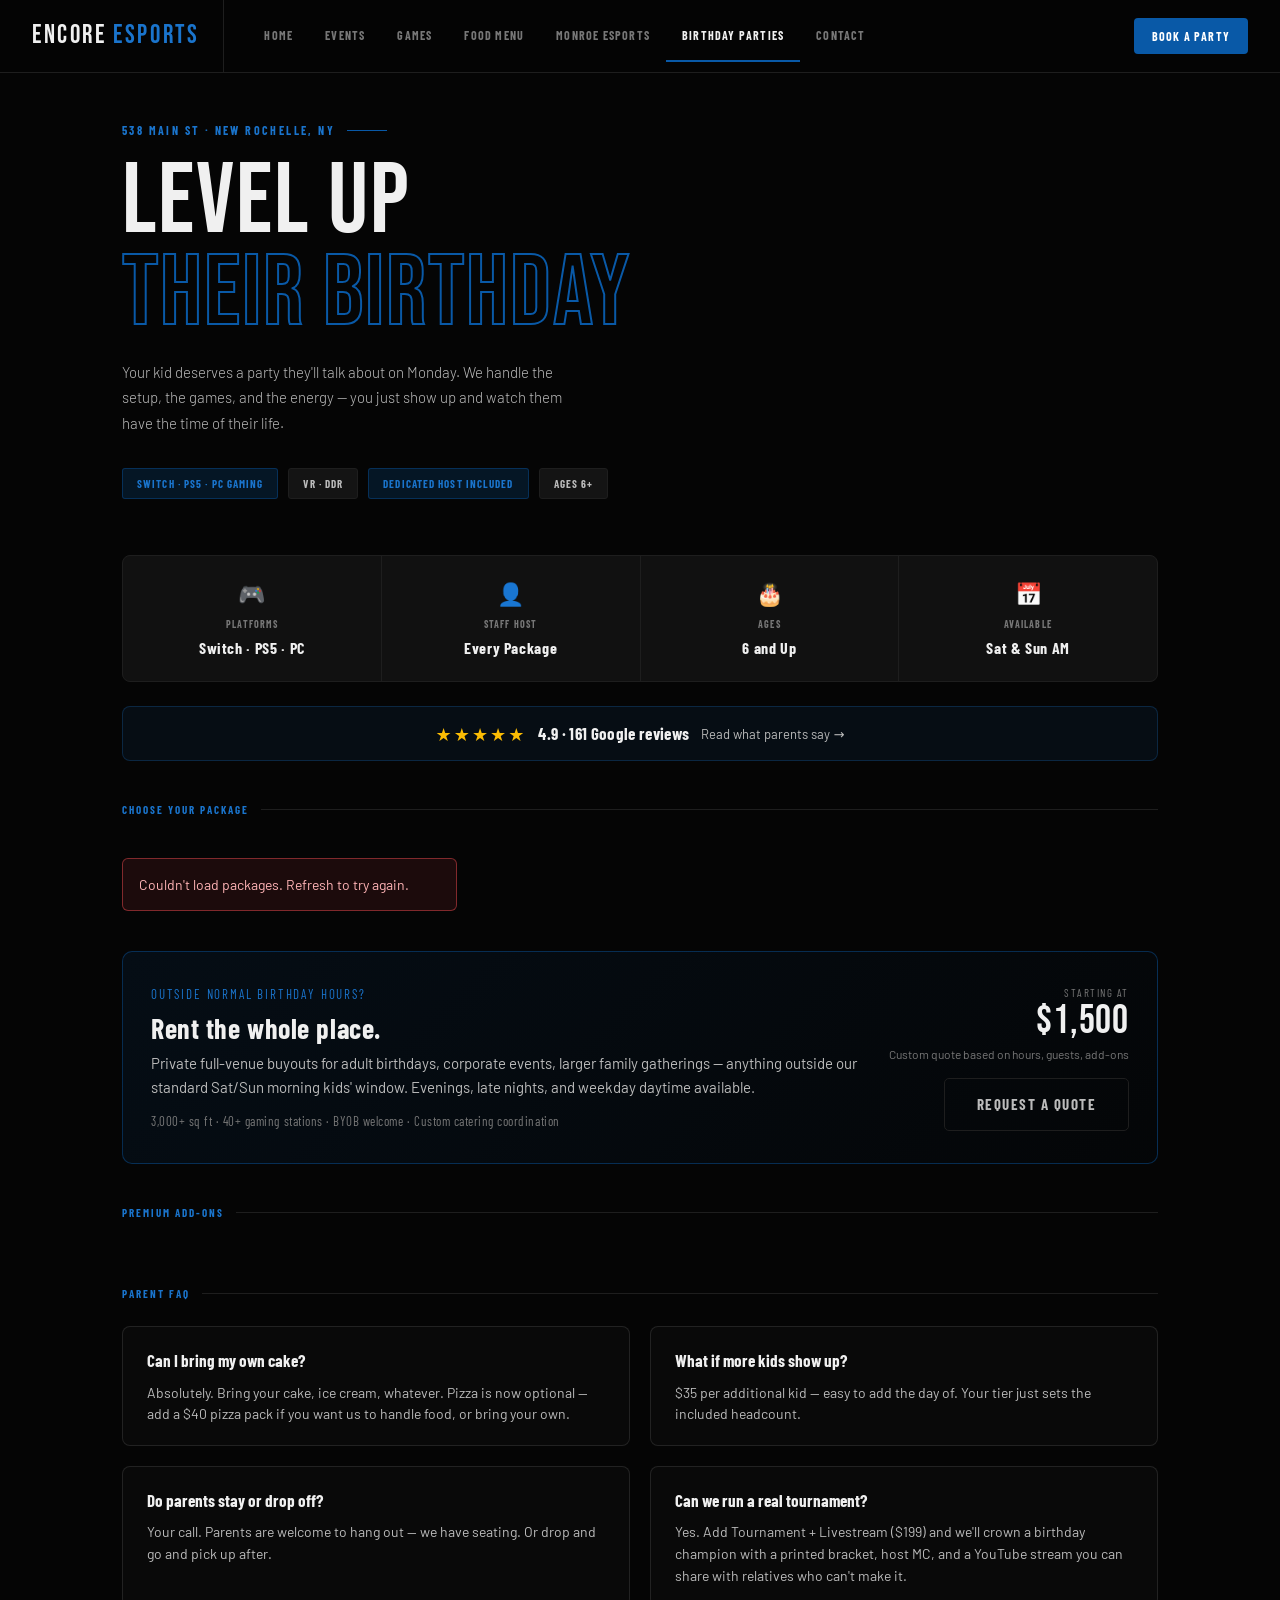
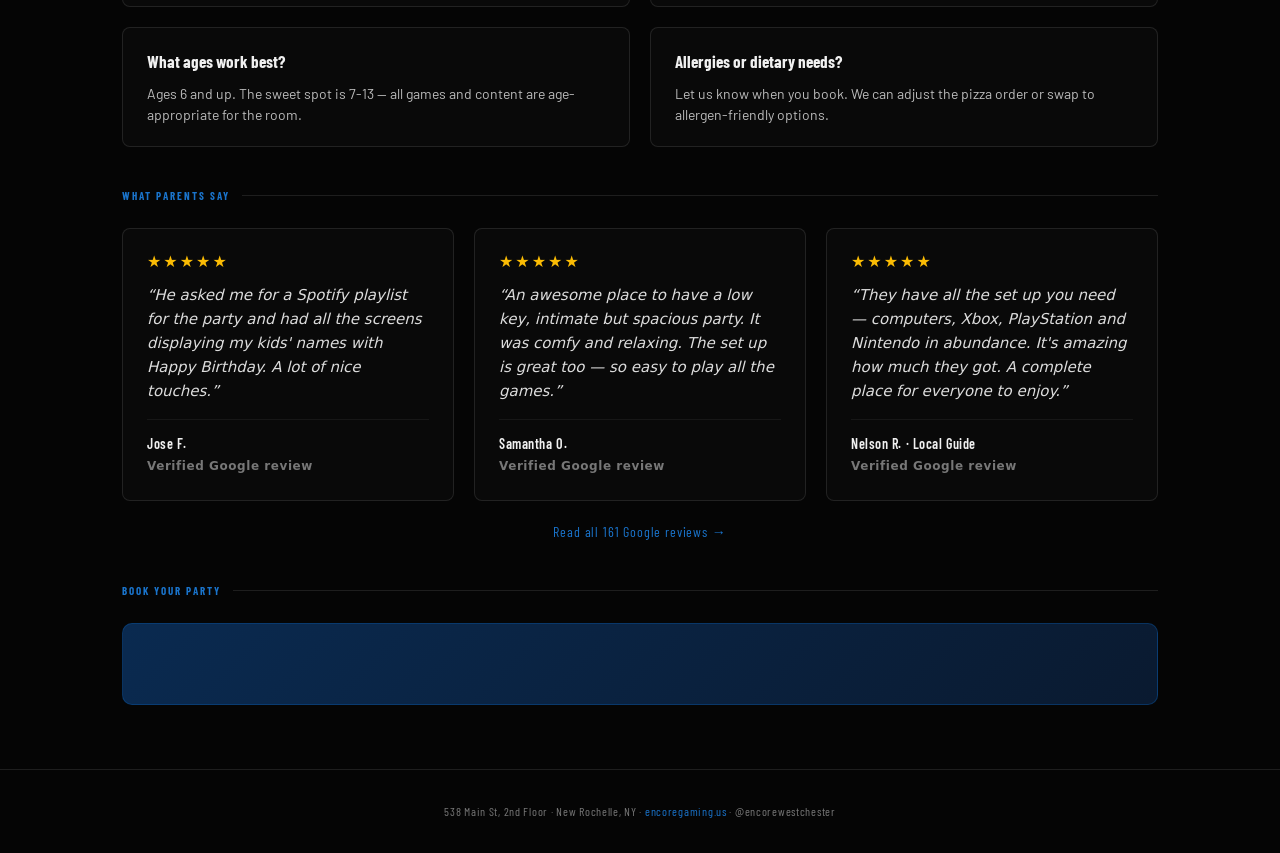
==== commit 6fd794a7: "Two-door SPA funnel: tier tabs, diff strip, persistent rail Replaces the in-page engine with a singl" ====
--- a/frontend/index.html
+++ b/frontend/index.html
@@ -45,121 +45,17 @@
     <div class="quotes-grid" id="quotes-grid"></div>
     <a class="reviews-all" id="reviews-all" target="_blank" rel="noopener"></a>
 
-    <!-- 10. The booking engine -->
+    <!-- 10. Door B into the funnel -->
     <div class="section-label">Book Your Party</div>
-    <section class="book-panel" id="book" aria-labelledby="book-title">
-      <h2 class="book-title" id="book-title">Book Your Party</h2>
-      <p class="book-sub" id="book-sub">Weekend morning slots fill fast. Pick your date, build your party, and lock it in with a $100 deposit &mdash; the balance is due the day of the party.</p>
-
-      <ol class="steps" id="steps" aria-label="Booking steps"></ol>
-      <div class="hold-line" id="hold-line" hidden></div>
-      <div id="engine-notice" aria-live="polite"></div>
-
-      <!-- Step 1: date -->
-      <div class="step-panel" id="step-date">
-        <div id="resume-notice"></div>
-        <div id="slots"><p class="muted">Loading dates&hellip;</p></div>
-        <div class="asks">
-          <button type="button" class="btn btn-ghost btn-block" id="weekday-toggle" aria-expanded="false" aria-controls="weekday-form">Want a weekday? Tell us your date</button>
-          <form id="weekday-form" class="ask-form" hidden novalidate>
-            <div class="field">
-              <label for="weekday-date">Your date</label>
-              <input id="weekday-date" type="date" required>
-            </div>
-            <button type="submit" class="btn btn-primary">Continue</button>
-            <p class="ask-error" id="weekday-error" role="alert"></p>
-          </form>
-          <button type="button" class="btn btn-ghost btn-block" id="waitlist-toggle" aria-expanded="false" aria-controls="waitlist-form">Don't see your date? Get notified</button>
-          <form id="waitlist-form" class="ask-form" hidden novalidate>
-            <div class="field">
-              <label for="waitlist-email">Your email</label>
-              <input id="waitlist-email" type="email" inputmode="email" autocomplete="email" placeholder="you@email.com" required>
-            </div>
-            <button type="submit" class="btn btn-primary">Notify me</button>
-            <p class="ask-note" id="waitlist-note" role="status"></p>
-          </form>
-        </div>
-      </div>
-
-      <!-- Step 2: package -->
-      <div class="step-panel" id="step-package" hidden>
-        <div class="pick-grid" id="pick-grid"></div>
-      </div>
-
-      <!-- Step 3: extras -->
-      <div class="step-panel" id="step-addons" hidden>
-        <p class="muted small" style="margin-bottom:1rem">All optional. Your total updates in the bar below as you pick &mdash; nothing here moves you forward.</p>
-        <div class="opt-grid" id="opt-grid"></div>
-      </div>
-
-      <!-- Step 4: confirm -->
-      <div class="step-panel" id="step-confirm" hidden>
-        <form id="pay-form" class="form-grid" novalidate>
-          <div class="field full"><label for="email">Parent email</label><input id="email" name="email" type="email" inputmode="email" autocomplete="email" placeholder="you@email.com" required></div>
-          <div class="field"><label for="parent_name">Parent name</label><input id="parent_name" name="parent_name" autocomplete="name" placeholder="Your name" required maxlength="120"></div>
-          <div class="field"><label for="phone">Phone</label><input id="phone" name="phone" type="tel" inputmode="tel" autocomplete="tel" placeholder="(646) 000-0000" required></div>
-          <div class="field"><label for="kid_name">Kid's name</label><input id="kid_name" name="kid_name" placeholder="The birthday kid" required maxlength="60"></div>
-          <div class="field"><label for="kid_age">Kid's age</label><input id="kid_age" name="kid_age" type="text" inputmode="numeric" pattern="[0-9]*" placeholder="e.g. 9" required maxlength="2"></div>
-          <div class="field"><label for="kids">Estimated headcount</label><input id="kids" name="kids" type="text" inputmode="numeric" pattern="[0-9]*" required maxlength="2"></div>
-          <div class="field" id="time-field" hidden><label for="preferred_time">Preferred start time</label>
-            <select id="preferred_time" name="preferred_time">
-              <option value="09:00">9:00 AM</option><option value="10:00">10:00 AM</option>
-              <option value="11:00">11:00 AM</option><option value="12:00">12:00 PM</option>
-              <option value="13:00">1:00 PM</option><option value="14:00">2:00 PM</option>
-              <option value="15:00">3:00 PM</option><option value="16:00" selected>4:00 PM</option>
-              <option value="17:00">5:00 PM</option><option value="18:00">6:00 PM</option>
-              <option value="19:00">7:00 PM</option><option value="20:00">8:00 PM</option>
-            </select>
-          </div>
-        </form>
-
-        <div class="pay-summary">
-          <div class="roll">
-            <div class="total" id="summary-total">&mdash;</div>
-            <button class="quote-toggle" id="summary-toggle" type="button" aria-expanded="false" aria-controls="summary-lines">Details</button>
-          </div>
-          <ul class="quote-lines" id="summary-lines" hidden></ul>
-          <p class="deposit-math" id="deposit-math"></p>
-        </div>
-
-        <p class="risk-line" id="risk-line">Free reschedule up to 7 days before your party. Deposit fully refundable for 14 days.</p>
-        <div id="pay-error" role="alert"></div>
-        <button class="btn btn-primary btn-block" id="pay-button" type="button">Pay $100 &amp; lock it in</button>
-        <p class="fine" id="pay-fine">Secure checkout by Square. You'll come right back here for your confirmation.</p>
-      </div>
-
-      <!-- Request sent -->
-      <div class="step-panel hold-panel" id="step-done" hidden aria-live="polite">
-        <p class="hold-caption">Request sent</p>
-        <h3 class="book-title">We'll text you</h3>
-        <p class="summary-line" id="request-summary"></p>
-        <p class="book-sub">No payment now, and nothing is booked yet. We'll text you back to confirm the date and time. Questions: (646) 203-8087.</p>
-      </div>
-
-      <!-- Hold released -->
-      <div class="step-panel" id="step-dead" hidden aria-live="polite"></div>
-    </section>
+    <section class="book-panel" id="book" aria-labelledby="book-title"></section>
   </main>
 
   <footer class="page-footer" id="footer"></footer>
-
-  <div class="quote-bar" id="quote-bar">
-    <div class="quote-inner">
-      <div class="quote-main">
-        <div class="quote-total" id="quote-total">&mdash;</div>
-        <div class="quote-split" id="quote-split"></div>
-        <button class="quote-toggle" id="quote-toggle" type="button" aria-expanded="false" aria-controls="quote-lines" hidden>Details</button>
-      </div>
-      <ul class="quote-lines" id="quote-lines" hidden></ul>
-      <div class="quote-cta" id="quote-cta" hidden></div>
-    </div>
-  </div>
 
   <script src="js/config.js"></script>
   <script src="js/api.js"></script>
   <script src="js/content.js"></script>
   <script src="js/shell.js"></script>
-  <script src="js/engine.js"></script>
   <script src="js/site.js"></script>
 </body>
 </html>
--- a/frontend/css/encore.css
+++ b/frontend/css/encore.css
@@ -14,6 +14,11 @@
   --gray: #777777;
   --gray-light: #bbbbbb;
   --star: #fbbc04; /* Google review gold, from the live page's star rows */
+  /* Tier accents: ours, not the live site's (it is single-accent blue). Text only, never backgrounds. */
+  --tier-standard: #2ec8d8;
+  --tier-plus: #1a74cc;
+  --tier-premium: #9b7bff;
+  --tier: var(--gray-light);
   --danger: #e5484d;
   --ok: #3fb950;
   --warn: #f59e0b;
@@ -813,3 +818,313 @@
   .form-grid { grid-template-columns: 1fr 1fr; }
   .buyout { padding: 2rem 1.75rem; }
 }
+
+/* ── Tier accents ─────────────────────────────────────────────────────────
+   One variable, set on <html> by the funnel and locally on anything that
+   names a tier, so children just use var(--tier). */
+[data-tier="standard"] { --tier: var(--tier-standard); }
+[data-tier="plus"] { --tier: var(--tier-plus); }
+[data-tier="premium"] { --tier: var(--tier-premium); }
+[data-tier="none"] { --tier: var(--gray-light); }
+
+/* ── Landing: Door B panel ── */
+.book-actions { display: flex; flex-wrap: wrap; gap: 12px; justify-content: center; margin-top: 1.5rem; }
+
+/* ── Funnel shell ── */
+.funnel-body { padding-bottom: 0; }
+.banner {
+  position: sticky;
+  top: 0;
+  z-index: 100;
+  display: flex;
+  align-items: center;
+  gap: 1rem;
+  padding: calc(env(safe-area-inset-top, 0px)) 1.25rem 0;
+  background: rgba(5, 5, 5, 0.96);
+  border-bottom: 1px solid var(--border);
+  backdrop-filter: blur(12px);
+}
+.banner .nav-logo { padding: 0.85rem 0; }
+.banner-phone {
+  margin-left: auto;
+  font-family: var(--condensed);
+  font-size: 13px;
+  font-weight: 700;
+  letter-spacing: 0.08em;
+  color: var(--gray-light);
+  text-decoration: none;
+  white-space: nowrap;
+}
+.banner-phone:hover { color: var(--blue-light); }
+
+.funnel {
+  max-width: 1100px;
+  margin: 0 auto;
+  padding: 1.5rem 1.25rem calc(190px + env(safe-area-inset-bottom, 0px));
+}
+.step-head { margin-bottom: 1.25rem; }
+.step-eyebrow {
+  display: flex;
+  flex-wrap: wrap;
+  align-items: baseline;
+  gap: 0.75rem;
+  font-family: var(--condensed);
+  font-size: 12px;
+  font-weight: 700;
+  letter-spacing: 0.14em;
+  text-transform: uppercase;
+  color: var(--blue-light);
+  margin-bottom: 0.5rem;
+}
+.step-eyebrow .timer { font-family: var(--display); font-size: 22px; letter-spacing: 0.06em; color: var(--white); font-variant-numeric: tabular-nums; }
+.step-eyebrow .timer.low { color: var(--warn); }
+.step-title { font-family: var(--display); font-weight: 400; font-size: clamp(34px, 9vw, 44px); letter-spacing: 0.04em; line-height: 1; }
+.step-sub { font-size: 15px; color: var(--gray-light); margin-top: 0.6rem; max-width: 44rem; }
+
+/* ── Tab strip, diff strip, popover ── */
+.tabs-wrap { margin-bottom: 1.5rem; }
+.tab-strip { display: grid; grid-template-columns: repeat(3, 1fr); gap: 6px; }
+.tab-cell { position: relative; display: flex; align-items: stretch; background: var(--card); border: 1px solid var(--border); border-radius: 8px; overflow: hidden; }
+.tab-cell.active { border-color: var(--tier); box-shadow: 0 0 0 1px var(--tier); }
+.tab-btn {
+  flex: 1;
+  display: flex;
+  flex-direction: column;
+  gap: 2px;
+  align-items: flex-start;
+  background: none;
+  border: 0;
+  padding: 12px 10px 12px 14px;
+  text-align: left;
+}
+.tab-name { font-family: var(--condensed); font-size: 13px; font-weight: 700; letter-spacing: 0.1em; text-transform: uppercase; color: var(--gray-light); }
+.tab-cell.active .tab-name { color: var(--white); }
+.tab-price { font-family: var(--display); font-size: 26px; line-height: 1; letter-spacing: 0.02em; color: var(--tier); }
+.tab-info {
+  flex: none;
+  width: 30px;
+  background: none;
+  border: 0;
+  border-left: 1px solid var(--border);
+  font-family: var(--condensed);
+  font-size: 13px;
+  font-weight: 700;
+  color: var(--gray);
+}
+.tab-info:hover { color: var(--tier); }
+.diff-strip {
+  margin-top: 10px;
+  min-height: 20px;
+  font-size: 14px;
+  line-height: 1.45;
+  color: var(--tier);
+}
+.diff-strip b { font-weight: 600; }
+.diff-delta { color: var(--gray-light); }
+.diff-muted { color: var(--gray); }
+.tab-pop { margin-top: 10px; background: var(--card); border: 1px solid var(--tier); border-radius: 8px; padding: 1rem 1.1rem; }
+.pop-title { font-family: var(--condensed); font-size: 15px; font-weight: 700; letter-spacing: 0.08em; text-transform: uppercase; color: var(--tier); margin-bottom: 0.6rem; }
+.pop-list { list-style: none; display: grid; gap: 4px; margin-bottom: 0.75rem; }
+.pop-line { font-size: 13px; color: var(--gray-light); }
+.pop-line.unlock { color: var(--tier); font-weight: 500; }
+.pop-line.off { opacity: 0.35; }
+.tabs-foot { margin-top: 10px; }
+.link-btn {
+  background: none;
+  border: 0;
+  padding: 0;
+  font-family: var(--condensed);
+  font-size: 13px;
+  font-weight: 700;
+  letter-spacing: 0.1em;
+  text-transform: uppercase;
+  color: var(--blue-light);
+  text-decoration: underline;
+}
+
+/* price on the date cards, in the active tier's colour */
+.wk-price { font-family: var(--condensed); font-size: 13px; font-weight: 600; letter-spacing: 0.06em; color: var(--tier); transition: color 200ms ease; }
+.wk-price-num { font-family: var(--display); font-size: 19px; letter-spacing: 0.02em; }
+@media (prefers-reduced-motion: reduce) { .wk-price { transition: none; } }
+
+/* ── Headcount on the extras step ── */
+.headcount {
+  display: flex;
+  flex-wrap: wrap;
+  align-items: center;
+  gap: 1rem;
+  background: var(--card);
+  border: 1px solid var(--border);
+  border-radius: 8px;
+  padding: 1.1rem 1.25rem;
+  margin-bottom: 1rem;
+}
+.headcount-main { flex: 1; min-width: 200px; }
+.headcount-label { font-family: var(--condensed); font-size: 14px; font-weight: 700; letter-spacing: 0.1em; text-transform: uppercase; }
+.headcount-note { font-size: 13px; color: var(--gray-light); margin-top: 2px; }
+.headcount .overage { color: var(--tier); font-weight: 600; }
+.headcount .stepper button { width: 42px; height: 42px; }
+.headcount .stepper input { width: 48px; font-size: 26px; line-height: 42px; }
+
+/* ── Select Plan cards ── */
+.pick-features { list-style: none; margin: 0.75rem 0 1rem; display: grid; gap: 5px; }
+.pick-features li { font-size: 13px; color: var(--gray-light); padding-left: 16px; position: relative; }
+.pick-features li::before { content: '✓'; position: absolute; left: 0; color: var(--tier); font-size: 11px; }
+.pick-card .pick-price { color: var(--tier); }
+.pick-go { margin-top: auto; }
+
+/* ── Right rail / sticky summary ── */
+.rail {
+  position: fixed;
+  left: 0;
+  right: 0;
+  bottom: 0;
+  z-index: 40;
+  background: rgba(13, 13, 13, 0.98);
+  border-top: 1px solid var(--border-blue);
+  backdrop-filter: blur(10px);
+}
+.rail-handle {
+  display: flex;
+  width: 100%;
+  align-items: center;
+  justify-content: space-between;
+  gap: 1rem;
+  background: none;
+  border: 0;
+  padding: 10px 1.25rem;
+  font-family: var(--condensed);
+  font-size: 12px;
+  font-weight: 700;
+  letter-spacing: 0.14em;
+  text-transform: uppercase;
+  color: var(--gray-light);
+  border-bottom: 1px solid var(--border);
+}
+.rail-handle-caret { transition: transform 0.2s; display: inline-block; }
+.rail.open .rail-handle-caret { transform: rotate(180deg); }
+.rail-body { display: none; padding: 0 1.25rem; max-height: 50vh; overflow-y: auto; }
+.rail.open .rail-body { display: block; }
+.rail-title { display: none; }
+.rail-steps { list-style: none; padding: 0.75rem 0; display: grid; gap: 0.75rem; }
+.rail-step { border-left: 2px solid var(--border); padding-left: 0.75rem; }
+.rail-step.current { border-left-color: var(--tier); }
+.rail-step.done { border-left-color: var(--blue-dim); }
+.rail-step-head { display: flex; align-items: baseline; gap: 8px; }
+.rail-num {
+  font-family: var(--condensed);
+  font-size: 11px;
+  font-weight: 700;
+  letter-spacing: 0.1em;
+  color: var(--gray);
+  min-width: 10px;
+}
+.rail-step.current .rail-num { color: var(--tier); }
+.rail-label { font-family: var(--condensed); font-size: 12px; font-weight: 700; letter-spacing: 0.12em; text-transform: uppercase; color: var(--gray-light); }
+.rail-step.current .rail-label { color: var(--white); }
+.rail-edit {
+  margin-left: auto;
+  background: none;
+  border: 0;
+  padding: 0;
+  font-family: var(--condensed);
+  font-size: 11px;
+  font-weight: 700;
+  letter-spacing: 0.1em;
+  text-transform: uppercase;
+  color: var(--blue-light);
+  text-decoration: underline;
+}
+.rail-value { font-size: 14px; color: var(--white); margin-top: 2px; overflow-wrap: anywhere; }
+.rail-sub { font-size: 12px; color: var(--tier); margin-top: 2px; }
+.rail-foot { padding: 0.75rem 1.25rem calc(0.75rem + env(safe-area-inset-bottom, 0px)); display: grid; gap: 0.6rem; }
+.rail-money { display: flex; align-items: baseline; gap: 0.75rem; flex-wrap: wrap; }
+.rail-total { font-family: var(--display); font-size: 34px; line-height: 1; letter-spacing: 0.02em; }
+.rail-split { font-family: var(--condensed); font-size: 13px; letter-spacing: 0.04em; color: var(--gray-light); }
+.rail-split b { color: var(--tier); font-weight: 700; }
+.rail-details {
+  margin-left: auto;
+  background: none;
+  border: 1px solid var(--border);
+  border-radius: 4px;
+  padding: 6px 9px;
+  font-family: var(--condensed);
+  font-size: 11px;
+  font-weight: 700;
+  letter-spacing: 0.1em;
+  text-transform: uppercase;
+  color: var(--gray-light);
+}
+.rail-note { font-family: var(--condensed); font-size: 12px; letter-spacing: 0.04em; color: var(--gray); text-align: center; }
+.rail-note:empty { display: none; }
+#advance { background: var(--tier); border-color: var(--tier); color: #04121f; }
+#advance:hover:not(:disabled) { filter: brightness(1.12); }
+#advance:disabled { background: #1c2a3a; border-color: #1c2a3a; color: var(--gray); }
+
+/* ── Compare drawer ── */
+.drawer {
+  width: 100%;
+  max-width: 820px;
+  max-height: 88vh;
+  margin: auto auto 0;
+  padding: 0;
+  border: 1px solid var(--border-blue);
+  border-bottom: 0;
+  border-radius: 14px 14px 0 0;
+  background: var(--dark);
+  color: var(--white);
+  overflow: hidden;
+}
+.drawer::backdrop { background: rgba(0, 0, 0, 0.72); }
+.drawer-head { display: flex; align-items: center; gap: 1rem; padding: 1rem 1.25rem; border-bottom: 1px solid var(--border); }
+.drawer-title { font-family: var(--display); font-weight: 400; font-size: 30px; letter-spacing: 0.04em; line-height: 1; }
+.drawer-close { margin-left: auto; background: none; border: 1px solid var(--border); border-radius: 4px; width: 32px; height: 32px; color: var(--gray-light); }
+.drawer-body { padding: 1rem 1.25rem calc(1.5rem + env(safe-area-inset-bottom, 0px)); overflow: auto; max-height: calc(88vh - 70px); }
+.drawer-lines { margin-top: 0; border-top: 0; }
+.compare { width: 100%; border-collapse: collapse; font-size: 13px; }
+.compare th, .compare td { text-align: left; padding: 8px 6px; border-bottom: 1px solid var(--border); vertical-align: top; }
+.compare thead th { position: sticky; top: 0; background: var(--dark); }
+.compare thead th[data-tier] { text-align: center; }
+.compare-name { display: block; font-family: var(--condensed); font-size: 13px; font-weight: 700; letter-spacing: 0.1em; text-transform: uppercase; color: var(--tier); }
+.compare-price { display: block; font-family: var(--display); font-size: 20px; color: var(--white); }
+.compare tbody th { font-weight: 400; color: var(--gray-light); width: 40%; }
+.compare td { text-align: center; color: var(--gray-light); }
+.compare td.yes .compare-mark { color: var(--tier); }
+.compare td.no { opacity: 0.35; }
+.compare-mark { font-size: 13px; }
+.compare-detail { display: none; }
+
+@media (min-width: 769px) {
+  .funnel {
+    display: grid;
+    grid-template-columns: 1fr 320px;
+    gap: 2rem;
+    align-items: start;
+    padding: 2rem 2rem 4rem;
+  }
+  .banner { padding-left: 2rem; padding-right: 2rem; }
+  .rail {
+    position: sticky;
+    top: 86px;
+    left: auto;
+    right: auto;
+    bottom: auto;
+    border: 1px solid var(--border);
+    border-radius: 10px;
+    background: var(--card);
+    backdrop-filter: none;
+  }
+  .rail-handle { display: none; }
+  .rail-body { display: block; padding: 1.1rem 1.25rem 0; max-height: none; overflow: visible; }
+  .rail-title { display: block; font-family: var(--condensed); font-size: 12px; font-weight: 700; letter-spacing: 0.16em; text-transform: uppercase; color: var(--gray); }
+  .rail-foot { padding: 0.5rem 1.25rem 1.25rem; border-top: 1px solid var(--border); margin-top: 0.5rem; }
+  .step-title { font-size: 44px; }
+  .compare-detail { display: block; font-size: 12px; margin-top: 2px; }
+  .compare td { text-align: left; }
+  .drawer { margin: auto; border-bottom: 1px solid var(--border-blue); border-radius: 14px; }
+}
+
+/* Each plan card's action carries its own tier accent (the card sets --tier). */
+.pick-card .pick-go { margin-top: auto; white-space: nowrap; font-size: 14px; padding: 12px 10px; background: var(--tier); border-color: var(--tier); color: #04121f; }
+.pick-card .pick-go:hover { filter: brightness(1.12); }
+.compare-says { font-family: var(--condensed); font-size: 12px; font-weight: 600; letter-spacing: 0.04em; color: var(--tier); }
